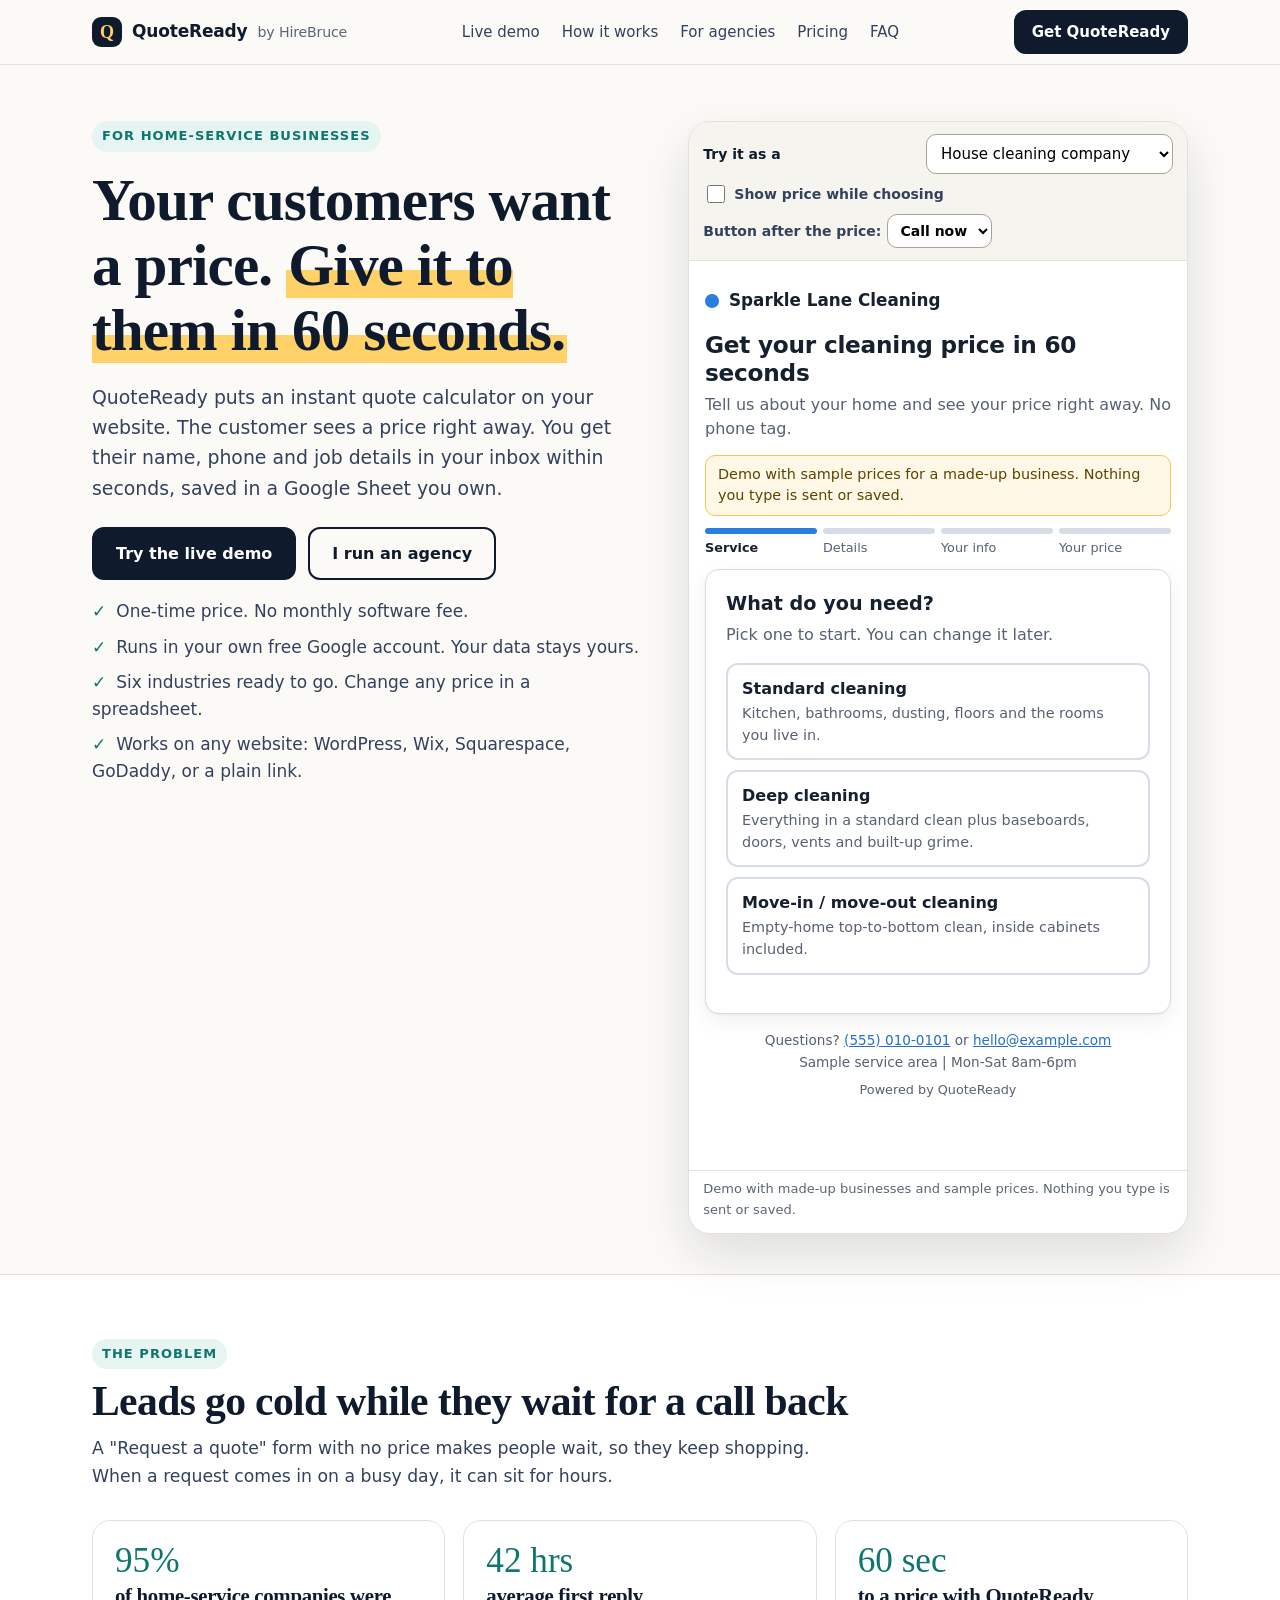
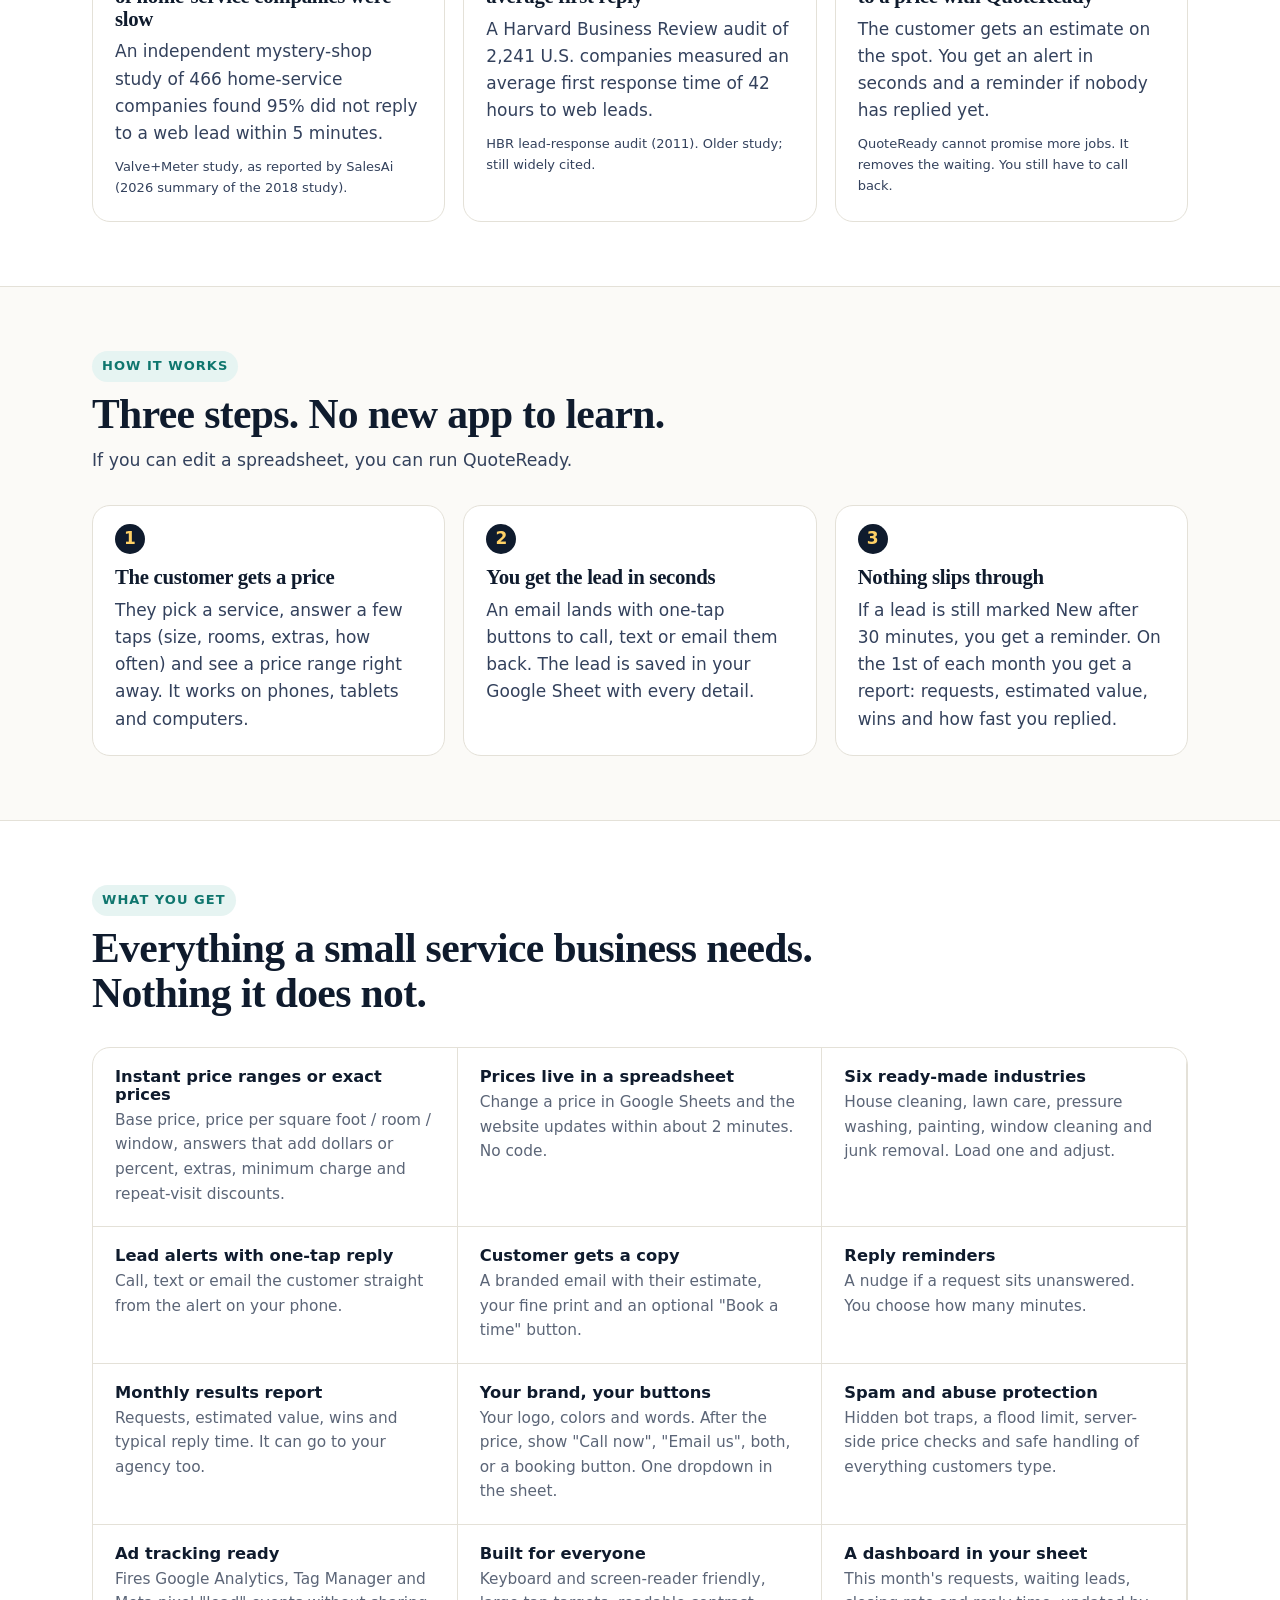
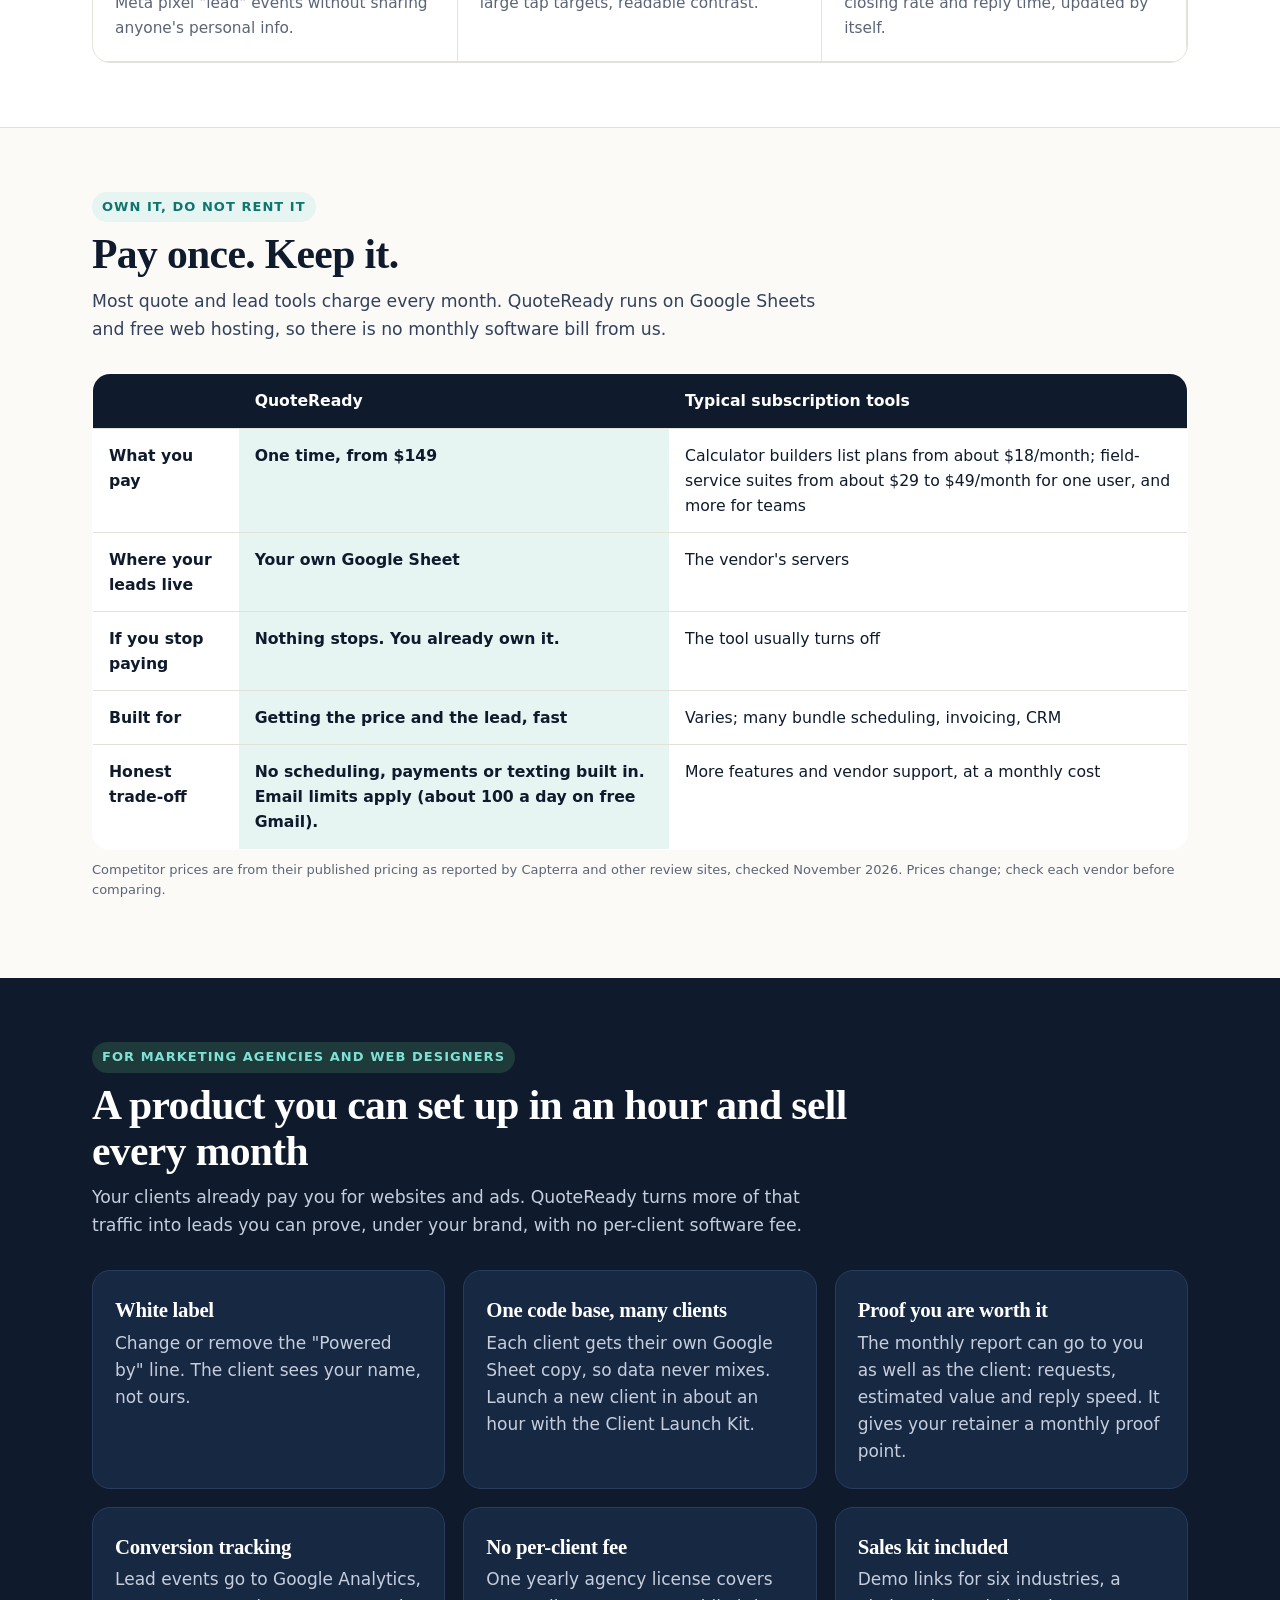
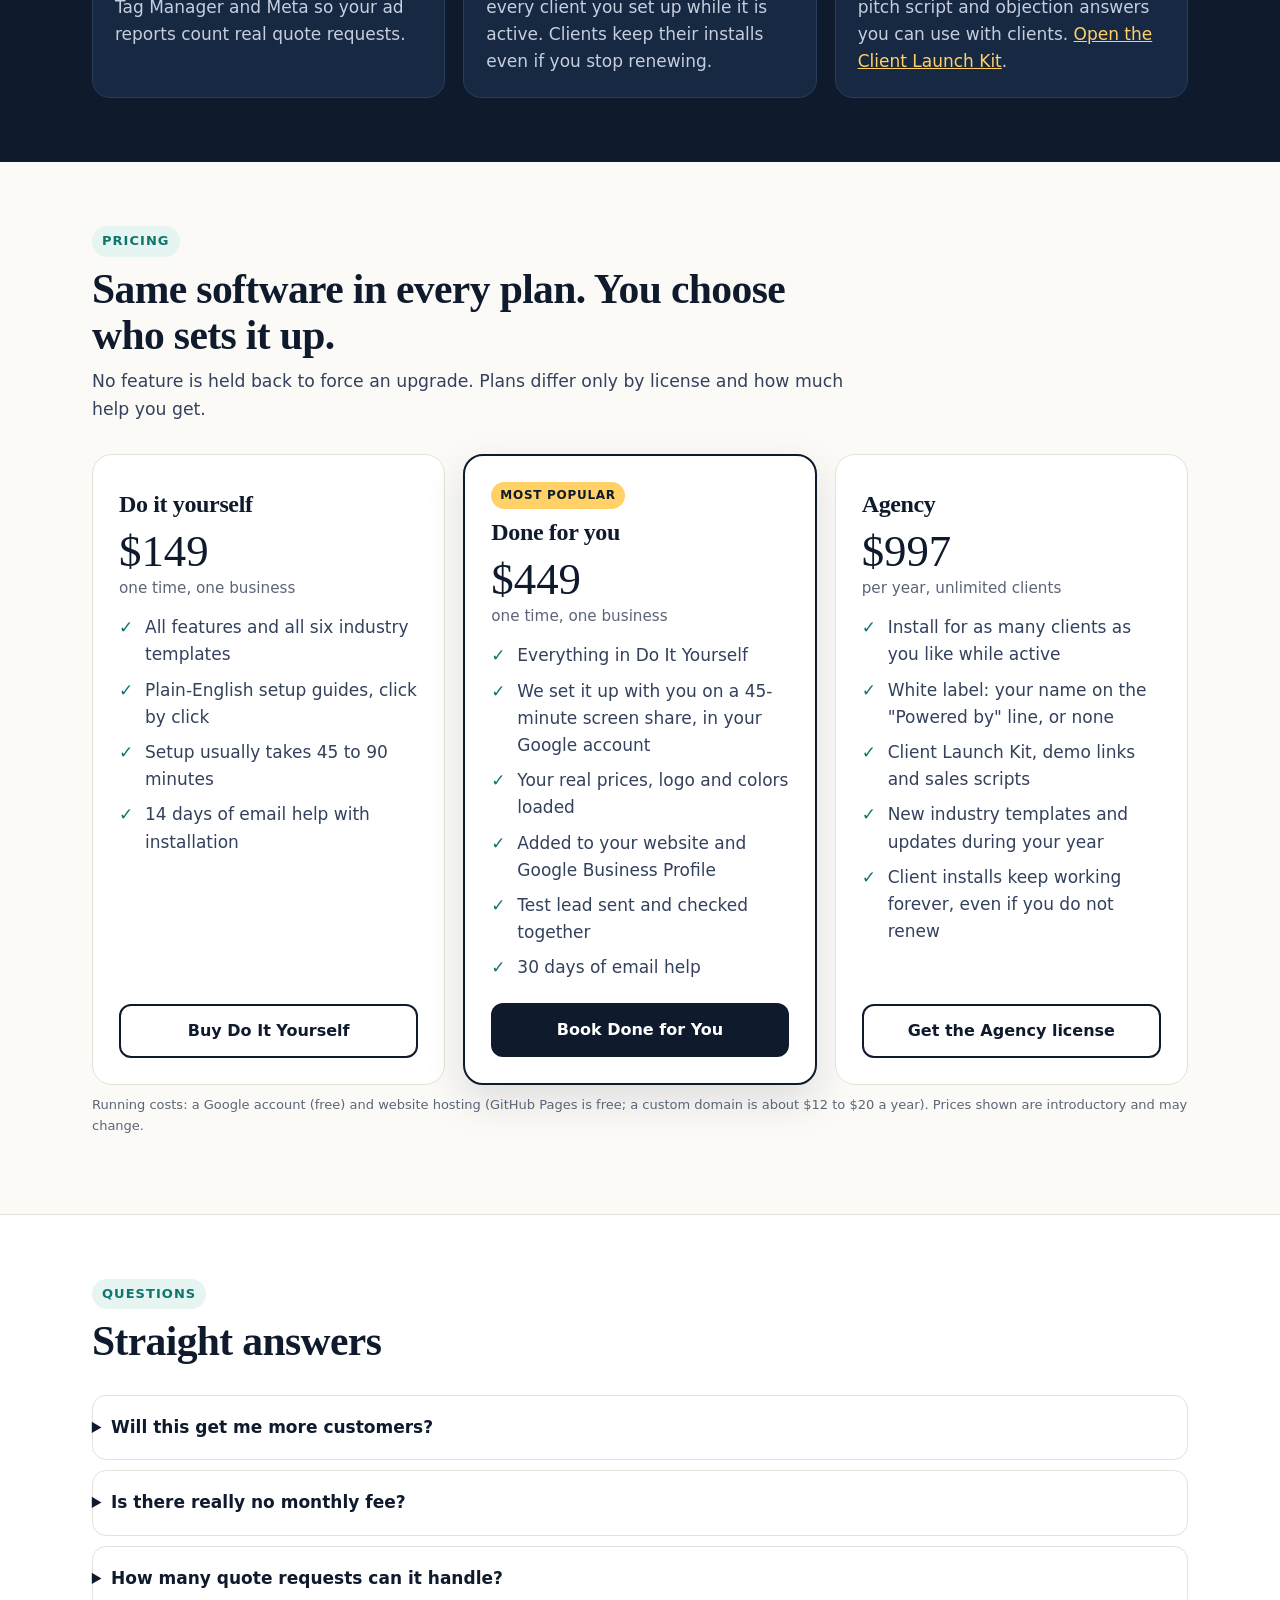
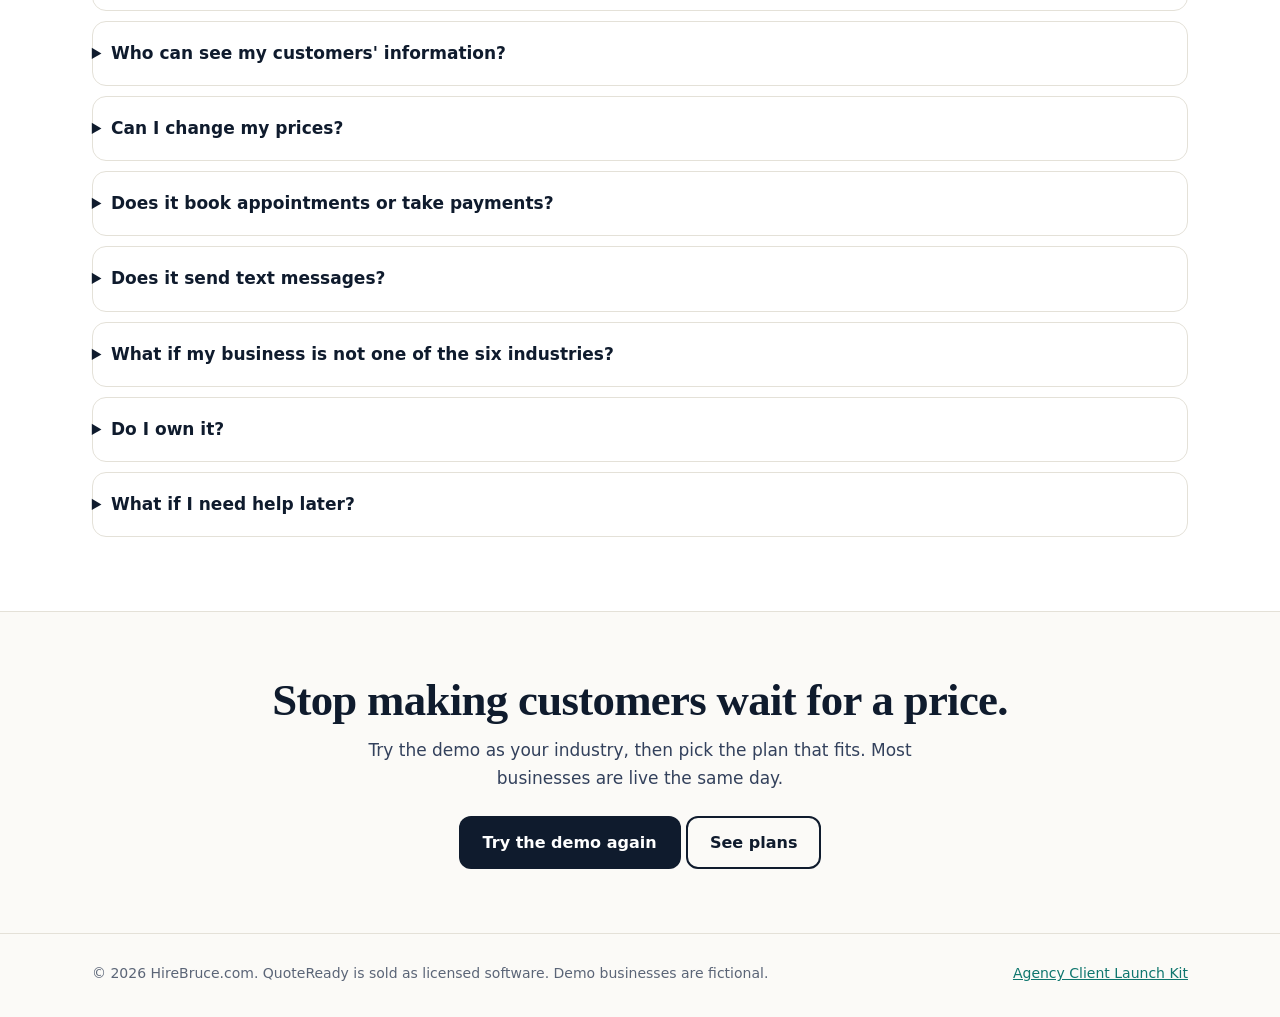
==== index.html @ 95b5a1b6 "QuoteReady website files: sales page, quote page, embed script, agency kit Co-Authored-By: Claude Op" ====
<!DOCTYPE html>
<html lang="en">
<head>
  <meta charset="utf-8">
  <meta name="viewport" content="width=device-width, initial-scale=1">
  <title>QuoteReady by HireBruce: instant quotes and lead alerts for service businesses</title>
  <meta name="description" content="Put an instant price calculator on any service business website. Every request lands in the owner's own Google Sheet and inbox in seconds. One-time price, no monthly fee.">
  <meta property="og:title" content="QuoteReady: show your price in 60 seconds, get the lead in seconds">
  <meta property="og:description" content="Instant quotes, lead alerts, reminders and monthly reports. Runs in the owner's own Google account. No monthly fee.">
  <meta property="og:type" content="website">
  <link rel="stylesheet" href="assets/site.css">
</head>
<body>
<a class="skip" href="#main">Skip to content</a>

<header class="nav">
  <div class="wrap">
    <a class="logo" href="#top" aria-label="QuoteReady by HireBruce, home"><span class="mark" aria-hidden="true">Q</span> QuoteReady <small>by HireBruce</small></a>
    <nav aria-label="Main">
      <ul>
        <li><a href="#demo">Live demo</a></li>
        <li><a href="#how">How it works</a></li>
        <li><a href="#agencies">For agencies</a></li>
        <li><a href="#pricing">Pricing</a></li>
        <li><a href="#faq">FAQ</a></li>
      </ul>
    </nav>
    <a class="btn dark small" href="#pricing">Get QuoteReady</a>
  </div>
</header>

<main id="main">
  <section class="hero" id="top">
    <div class="wrap">
      <div>
        <span class="eyebrow">For home-service businesses</span>
        <h1>Your customers want a price. <mark>Give it to them in 60 seconds.</mark></h1>
        <p class="lede">QuoteReady puts an instant quote calculator on your website. The customer sees a price right away. You get their name, phone and job details in your inbox within seconds, saved in a Google Sheet you own.</p>
        <div class="ctas">
          <a class="btn dark" href="#demo">Try the live demo</a>
          <a class="btn line" href="#agencies">I run an agency</a>
        </div>
        <ul class="ticks">
          <li>One-time price. No monthly software fee.</li>
          <li>Runs in your own free Google account. Your data stays yours.</li>
          <li>Six industries ready to go. Change any price in a spreadsheet.</li>
          <li>Works on any website: WordPress, Wix, Squarespace, GoDaddy, or a plain link.</li>
        </ul>
      </div>

      <div class="demo-card" id="demo">
        <div class="demo-top">
          <label for="industry">Try it as a</label>
          <select id="industry">
            <option value="house-cleaning">House cleaning company</option>
            <option value="lawn-care">Lawn care company</option>
            <option value="pressure-washing">Pressure washing company</option>
            <option value="interior-painting">Painting company</option>
            <option value="window-cleaning">Window cleaning company</option>
            <option value="junk-removal">Junk removal company</option>
          </select>
          <label class="demo-toggle"><input type="checkbox" id="liveToggle"> Show price while choosing</label>
          <label class="demo-toggle" for="contactMode">Button after the price:
            <select id="contactMode">
              <option value="call">Call now</option>
              <option value="email">Email us</option>
              <option value="both">Both</option>
              <option value="none">None</option>
            </select>
          </label>
        </div>
        <iframe id="demoFrame" src="quote/?demo=house-cleaning" title="QuoteReady live demo (sample business, nothing is sent)"></iframe>
        <p class="demo-caption">Demo with made-up businesses and sample prices. Nothing you type is sent or saved.</p>
      </div>
    </div>
  </section>

  <section class="alt" aria-labelledby="problem-h">
    <div class="wrap">
      <div class="section-head">
        <span class="eyebrow">The problem</span>
        <h2 id="problem-h">Leads go cold while they wait for a call back</h2>
        <p>A "Request a quote" form with no price makes people wait, so they keep shopping. When a request comes in on a busy day, it can sit for hours.</p>
      </div>
      <div class="grid3">
        <div class="card">
          <div class="num">95%</div>
          <h3>of home-service companies were slow</h3>
          <p>An independent mystery-shop study of 466 home-service companies found 95% did not reply to a web lead within 5 minutes.</p>
          <p class="source">Valve+Meter study, as reported by SalesAi (2026 summary of the 2018 study).</p>
        </div>
        <div class="card">
          <div class="num">42 hrs</div>
          <h3>average first reply</h3>
          <p>A Harvard Business Review audit of 2,241 U.S. companies measured an average first response time of 42 hours to web leads.</p>
          <p class="source">HBR lead-response audit (2011). Older study; still widely cited.</p>
        </div>
        <div class="card">
          <div class="num">60 sec</div>
          <h3>to a price with QuoteReady</h3>
          <p>The customer gets an estimate on the spot. You get an alert in seconds and a reminder if nobody has replied yet.</p>
          <p class="source">QuoteReady cannot promise more jobs. It removes the waiting. You still have to call back.</p>
        </div>
      </div>
    </div>
  </section>

  <section id="how" aria-labelledby="how-h">
    <div class="wrap">
      <div class="section-head">
        <span class="eyebrow">How it works</span>
        <h2 id="how-h">Three steps. No new app to learn.</h2>
        <p>If you can edit a spreadsheet, you can run QuoteReady.</p>
      </div>
      <div class="grid3 steps">
        <div class="card"><h3>The customer gets a price</h3><p>They pick a service, answer a few taps (size, rooms, extras, how often) and see a price range right away. It works on phones, tablets and computers.</p></div>
        <div class="card"><h3>You get the lead in seconds</h3><p>An email lands with one-tap buttons to call, text or email them back. The lead is saved in your Google Sheet with every detail.</p></div>
        <div class="card"><h3>Nothing slips through</h3><p>If a lead is still marked New after 30 minutes, you get a reminder. On the 1st of each month you get a report: requests, estimated value, wins and how fast you replied.</p></div>
      </div>
    </div>
  </section>

  <section class="alt" aria-labelledby="feat-h">
    <div class="wrap">
      <div class="section-head">
        <span class="eyebrow">What you get</span>
        <h2 id="feat-h">Everything a small service business needs. Nothing it does not.</h2>
      </div>
      <div class="features">
        <div><h3>Instant price ranges or exact prices</h3><p>Base price, price per square foot / room / window, answers that add dollars or percent, extras, minimum charge and repeat-visit discounts.</p></div>
        <div><h3>Prices live in a spreadsheet</h3><p>Change a price in Google Sheets and the website updates within about 2 minutes. No code.</p></div>
        <div><h3>Six ready-made industries</h3><p>House cleaning, lawn care, pressure washing, painting, window cleaning and junk removal. Load one and adjust.</p></div>
        <div><h3>Lead alerts with one-tap reply</h3><p>Call, text or email the customer straight from the alert on your phone.</p></div>
        <div><h3>Customer gets a copy</h3><p>A branded email with their estimate, your fine print and an optional "Book a time" button.</p></div>
        <div><h3>Reply reminders</h3><p>A nudge if a request sits unanswered. You choose how many minutes.</p></div>
        <div><h3>Monthly results report</h3><p>Requests, estimated value, wins and typical reply time. It can go to your agency too.</p></div>
        <div><h3>Your brand, your buttons</h3><p>Your logo, colors and words. After the price, show "Call now", "Email us", both, or a booking button. One dropdown in the sheet.</p></div>
        <div><h3>Spam and abuse protection</h3><p>Hidden bot traps, a flood limit, server-side price checks and safe handling of everything customers type.</p></div>
        <div><h3>Ad tracking ready</h3><p>Fires Google Analytics, Tag Manager and Meta pixel "lead" events without sharing anyone's personal info.</p></div>
        <div><h3>Built for everyone</h3><p>Keyboard and screen-reader friendly, large tap targets, readable contrast.</p></div>
        <div><h3>A dashboard in your sheet</h3><p>This month's requests, waiting leads, closing rate and reply time, updated by itself.</p></div>
      </div>
    </div>
  </section>

  <section aria-labelledby="own-h">
    <div class="wrap">
      <div class="section-head">
        <span class="eyebrow">Own it, do not rent it</span>
        <h2 id="own-h">Pay once. Keep it.</h2>
        <p>Most quote and lead tools charge every month. QuoteReady runs on Google Sheets and free web hosting, so there is no monthly software bill from us.</p>
      </div>
      <div class="table-scroll">
        <table class="compare">
          <caption class="sr">QuoteReady compared with monthly subscription tools</caption>
          <thead><tr><th scope="col"></th><th scope="col">QuoteReady</th><th scope="col">Typical subscription tools</th></tr></thead>
          <tbody>
            <tr><th scope="row">What you pay</th><td>One time, from $149</td><td>Calculator builders list plans from about $18/month; field-service suites from about $29 to $49/month for one user, and more for teams</td></tr>
            <tr><th scope="row">Where your leads live</th><td>Your own Google Sheet</td><td>The vendor's servers</td></tr>
            <tr><th scope="row">If you stop paying</th><td>Nothing stops. You already own it.</td><td>The tool usually turns off</td></tr>
            <tr><th scope="row">Built for</th><td>Getting the price and the lead, fast</td><td>Varies; many bundle scheduling, invoicing, CRM</td></tr>
            <tr><th scope="row">Honest trade-off</th><td>No scheduling, payments or texting built in. Email limits apply (about 100 a day on free Gmail).</td><td>More features and vendor support, at a monthly cost</td></tr>
          </tbody>
        </table>
      </div>
      <p class="source">Competitor prices are from their published pricing as reported by Capterra and other review sites, checked November 2026. Prices change; check each vendor before comparing.</p>
    </div>
  </section>

  <section class="agency" id="agencies" aria-labelledby="ag-h">
    <div class="wrap">
      <div class="section-head">
        <span class="eyebrow">For marketing agencies and web designers</span>
        <h2 id="ag-h">A product you can set up in an hour and sell every month</h2>
        <p>Your clients already pay you for websites and ads. QuoteReady turns more of that traffic into leads you can prove, under your brand, with no per-client software fee.</p>
      </div>
      <div class="grid3">
        <div class="card"><h3>White label</h3><p>Change or remove the "Powered by" line. The client sees your name, not ours.</p></div>
        <div class="card"><h3>One code base, many clients</h3><p>Each client gets their own Google Sheet copy, so data never mixes. Launch a new client in about an hour with the Client Launch Kit.</p></div>
        <div class="card"><h3>Proof you are worth it</h3><p>The monthly report can go to you as well as the client: requests, estimated value and reply speed. It gives your retainer a monthly proof point.</p></div>
        <div class="card"><h3>Conversion tracking</h3><p>Lead events go to Google Analytics, Tag Manager and Meta so your ad reports count real quote requests.</p></div>
        <div class="card"><h3>No per-client fee</h3><p>One yearly agency license covers every client you set up while it is active. Clients keep their installs even if you stop renewing.</p></div>
        <div class="card"><h3>Sales kit included</h3><p>Demo links for six industries, a pitch script and objection answers you can use with clients. <a href="agency/">Open the Client Launch Kit</a>.</p></div>
      </div>
    </div>
  </section>

  <section id="pricing" aria-labelledby="price-h">
    <div class="wrap">
      <div class="section-head">
        <span class="eyebrow">Pricing</span>
        <h2 id="price-h">Same software in every plan. You choose who sets it up.</h2>
        <p>No feature is held back to force an upgrade. Plans differ only by license and how much help you get.</p>
      </div>
      <div class="prices">
        <div class="price-card">
          <h3>Do it yourself</h3>
          <div class="amount">$149</div>
          <div class="per">one time, one business</div>
          <ul>
            <li>All features and all six industry templates</li>
            <li>Plain-English setup guides, click by click</li>
            <li>Setup usually takes 45 to 90 minutes</li>
            <li>14 days of email help with installation</li>
          </ul>
          <a class="btn line" href="mailto:hello@hirebruce.com?subject=QuoteReady%20Do%20It%20Yourself">Buy Do It Yourself</a>
        </div>
        <div class="price-card featured">
          <span class="tag">Most popular</span>
          <h3>Done for you</h3>
          <div class="amount">$449</div>
          <div class="per">one time, one business</div>
          <ul>
            <li>Everything in Do It Yourself</li>
            <li>We set it up with you on a 45-minute screen share, in your Google account</li>
            <li>Your real prices, logo and colors loaded</li>
            <li>Added to your website and Google Business Profile</li>
            <li>Test lead sent and checked together</li>
            <li>30 days of email help</li>
          </ul>
          <a class="btn dark" href="mailto:hello@hirebruce.com?subject=QuoteReady%20Done%20For%20You">Book Done for You</a>
        </div>
        <div class="price-card">
          <h3>Agency</h3>
          <div class="amount">$997</div>
          <div class="per">per year, unlimited clients</div>
          <ul>
            <li>Install for as many clients as you like while active</li>
            <li>White label: your name on the "Powered by" line, or none</li>
            <li>Client Launch Kit, demo links and sales scripts</li>
            <li>New industry templates and updates during your year</li>
            <li>Client installs keep working forever, even if you do not renew</li>
          </ul>
          <a class="btn line" href="mailto:hello@hirebruce.com?subject=QuoteReady%20Agency%20License">Get the Agency license</a>
        </div>
      </div>
      <p class="source">Running costs: a Google account (free) and website hosting (GitHub Pages is free; a custom domain is about $12 to $20 a year). Prices shown are introductory and may change.</p>
    </div>
  </section>

  <section class="alt faq" id="faq" aria-labelledby="faq-h">
    <div class="wrap">
      <div class="section-head"><span class="eyebrow">Questions</span><h2 id="faq-h">Straight answers</h2></div>
      <details><summary>Will this get me more customers?</summary><p>We cannot promise that, and you should be careful of anyone who does. QuoteReady removes two common leaks: customers who leave because they cannot see a price, and requests that sit unanswered. Whether you win the job still depends on your price, your reviews and how fast you call back.</p></details>
      <details><summary>Is there really no monthly fee?</summary><p>No monthly fee from us. It runs on Google Sheets and Google Apps Script in your own Google account, which is free for normal small-business volume, and on free GitHub Pages hosting. You only pay for a custom domain if you want one.</p></details>
      <details><summary>How many quote requests can it handle?</summary><p>Plenty for most small businesses. The real limit is email: a free Gmail account can send to about 100 recipients a day through Apps Script (a paid Google Workspace account about 1,500). Each request uses 2 (your alert and the customer's copy). If you hit the limit, the lead is still saved in your sheet; only the email waits.</p></details>
      <details><summary>Who can see my customers' information?</summary><p>Only people you share your Google Sheet with. The website never receives your lead list or your private settings. Never "publish to the web" or share the Leads tab publicly.</p></details>
      <details><summary>Can I change my prices?</summary><p>Yes. Edit the Services, Options and Extras tabs. The website picks up the change within about 2 minutes.</p></details>
      <details><summary>Does it book appointments or take payments?</summary><p>Not by itself. You can add your existing booking link (Calendly, Google Calendar booking pages, Square and others) and a "Book a time" button appears after the price. That keeps QuoteReady simple and cheap.</p></details>
      <details><summary>Does it send text messages?</summary><p>No. Business texting in the U.S. requires carrier registration and paid services. Alerts come by email, which shows up instantly on your phone. The lead email has a one-tap "Text" button so you can text the customer from your own phone.</p></details>
      <details><summary>What if my business is not one of the six industries?</summary><p>Start from the closest one and rename the services and questions. Any business that prices by size, count, or a few choices can use it: carpet cleaning, gutter cleaning, pet grooming, mobile detailing, moving help, photography packages and more.</p></details>
      <details><summary>Do I own it?</summary><p>You own your copy, your data and your domain. The software is licensed to you for your business (agencies: for your clients). You can change it however you like for your own use. You cannot resell the code itself as a competing product.</p></details>
      <details><summary>What if I need help later?</summary><p>Your plan includes email help with installation. After that, the guides and a troubleshooting checklist cover the common problems, and paid help is available.</p></details>
    </div>
  </section>

  <section class="final">
    <div class="wrap">
      <h2>Stop making customers wait for a price.</h2>
      <p>Try the demo as your industry, then pick the plan that fits. Most businesses are live the same day.</p>
      <a class="btn dark" href="#demo">Try the demo again</a>
      <a class="btn line" href="#pricing">See plans</a>
    </div>
  </section>
</main>

<footer class="site">
  <div class="wrap">
    <span>&copy; <span id="yr">2026</span> HireBruce.com. QuoteReady is sold as licensed software. Demo businesses are fictional.</span>
    <span><a href="agency/">Agency Client Launch Kit</a></span>
  </div>
</footer>
<script src="assets/site.js"></script>
</body>
</html>
---- assets/site.css ----
:root {
  --ink: #0f1b2d;
  --ink-2: #33415c;
  --muted: #5b6577;
  --paper: #fbfaf7;
  --card: #ffffff;
  --line: #e4e1d8;
  --teal: #0f766e;
  --teal-soft: #e6f4f2;
  --sun: #ffd166;
  --radius: 18px;
  --serif: "Iowan Old Style", "Palatino Linotype", Palatino, Georgia, ui-serif, serif;
  --sans: system-ui, -apple-system, "Segoe UI", Roboto, "Helvetica Neue", Arial, sans-serif;
}
* { box-sizing: border-box; }
html { scroll-behavior: smooth; }
@media (prefers-reduced-motion: reduce) { html { scroll-behavior: auto; } }
body { margin: 0; background: var(--paper); color: var(--ink); font-family: var(--sans); font-size: 17px; line-height: 1.6; }
a { color: var(--teal); }
.skip { position: absolute; left: -9999px; }
.skip:focus { left: 12px; top: 12px; background: var(--ink); color: #fff; padding: 8px 12px; z-index: 100; }
:focus-visible { outline: 3px solid #b45309; outline-offset: 3px; }
.wrap { max-width: 1140px; margin: 0 auto; padding: 0 22px; }
.sr { position: absolute; width: 1px; height: 1px; overflow: hidden; clip: rect(0 0 0 0); }

/* Nav */
.nav { position: sticky; top: 0; z-index: 20; background: rgba(251, 250, 247, .92); backdrop-filter: blur(8px); border-bottom: 1px solid var(--line); }
.nav .wrap { display: flex; align-items: center; justify-content: space-between; gap: 16px; height: 64px; }
.logo { display: flex; align-items: center; gap: 10px; font-weight: 800; color: var(--ink); text-decoration: none; letter-spacing: -0.01em; }
.logo .mark { width: 30px; height: 30px; border-radius: 9px; background: var(--ink); display: grid; place-items: center; color: var(--sun); font-family: var(--serif); font-size: 18px; }
.logo small { font-weight: 500; color: var(--muted); }
.nav ul { display: flex; gap: 22px; list-style: none; margin: 0; padding: 0; }
.nav ul a { color: var(--ink-2); text-decoration: none; font-size: 15px; }
.nav ul a:hover { color: var(--ink); text-decoration: underline; }
@media (max-width: 860px) { .nav ul { display: none; } }

/* Buttons */
.btn { display: inline-flex; align-items: center; justify-content: center; gap: 8px; min-height: 48px; padding: 12px 22px; border-radius: 12px; font-weight: 700; text-decoration: none; border: 2px solid transparent; font-size: 16px; cursor: pointer; }
.btn.dark { background: var(--ink); color: #fff; }
.btn.dark:hover { background: #1d2e49; }
.btn.line { border-color: var(--ink); color: var(--ink); background: transparent; }
.btn.line:hover { background: #fff; }
.btn.small { min-height: 40px; padding: 8px 16px; font-size: 15px; }

/* Hero */
.hero { padding: 56px 0 40px; }
.hero .wrap { display: grid; grid-template-columns: 1.05fr .95fr; gap: 44px; align-items: start; }
@media (max-width: 960px) { .hero .wrap { grid-template-columns: 1fr; } }
.eyebrow { display: inline-block; font-size: 13px; letter-spacing: .08em; text-transform: uppercase; font-weight: 700; color: var(--teal); background: var(--teal-soft); padding: 5px 10px; border-radius: 99px; }
h1, h2, h3 { font-family: var(--serif); letter-spacing: -0.015em; line-height: 1.1; }
.hero h1 { font-size: clamp(2.3rem, 5.2vw, 3.7rem); margin: 16px 0 16px; }
.hero h1 mark { background: linear-gradient(transparent 58%, var(--sun) 58%); color: inherit; padding: 0 2px; }
.hero p.lede { font-size: 1.18rem; color: var(--ink-2); max-width: 34em; }
.hero .ctas { display: flex; gap: 12px; flex-wrap: wrap; margin: 24px 0 18px; }
.ticks { list-style: none; padding: 0; margin: 18px 0 0; display: grid; gap: 8px; color: var(--ink-2); }
.ticks li::before { content: "\2713"; color: var(--teal); font-weight: 800; margin-right: 10px; }

.demo-card { background: var(--card); border: 1px solid var(--line); border-radius: 22px; box-shadow: 0 20px 50px rgba(15, 27, 45, .12); overflow: hidden; }
.demo-top { display: flex; align-items: center; justify-content: space-between; gap: 8px; padding: 12px 14px; border-bottom: 1px solid var(--line); background: #f6f4ee; flex-wrap: wrap; }
.demo-top label { font-size: 14px; font-weight: 700; }
.demo-top select { font: inherit; font-size: 15px; padding: 7px 10px; border-radius: 10px; border: 1.5px solid #a9a395; background: #fff; min-height: 40px; }
.demo-toggle { display: flex; align-items: center; gap: 6px; font-size: 14px; color: var(--ink-2); }
.demo-toggle input { width: 18px; height: 18px; accent-color: var(--teal); }
.demo-toggle select { min-height: 34px; padding: 4px 8px; font-size: 14px; }
.demo-card iframe { display: block; width: 100%; height: 760px; border: 0; }
.demo-caption { font-size: 13px; color: var(--muted); padding: 8px 14px 12px; margin: 0; border-top: 1px solid var(--line); }

/* Sections */
section { padding: 64px 0; }
section.alt { background: #fff; border-top: 1px solid var(--line); border-bottom: 1px solid var(--line); }
.section-head { max-width: 760px; margin-bottom: 30px; }
.section-head h2 { font-size: clamp(1.9rem, 3.6vw, 2.6rem); margin: 10px 0 10px; }
.section-head p { color: var(--ink-2); font-size: 1.08rem; margin: 0; }

.grid3 { display: grid; grid-template-columns: repeat(3, 1fr); gap: 18px; }
.grid2 { display: grid; grid-template-columns: repeat(2, 1fr); gap: 18px; }
@media (max-width: 860px) { .grid3, .grid2 { grid-template-columns: 1fr; } }
.card { background: var(--card); border: 1px solid var(--line); border-radius: var(--radius); padding: 22px; }
.card h3 { font-size: 1.3rem; margin: 6px 0 8px; }
.card p { margin: 0; color: var(--ink-2); }
.num { font-family: var(--serif); font-size: 2.2rem; color: var(--teal); line-height: 1; }
.source { font-size: 13px; color: var(--muted); margin-top: 10px !important; }

.steps { counter-reset: s; }
.steps .card { position: relative; padding-top: 54px; }
.steps .card::before { counter-increment: s; content: counter(s); position: absolute; top: 18px; left: 22px; width: 30px; height: 30px; border-radius: 50%; background: var(--ink); color: var(--sun); display: grid; place-items: center; font-weight: 800; }

.features { display: grid; grid-template-columns: repeat(3, 1fr); gap: 0; border: 1px solid var(--line); border-radius: var(--radius); overflow: hidden; background: #fff; }
.features div { padding: 20px 22px; border-right: 1px solid var(--line); border-bottom: 1px solid var(--line); }
.features h3 { font-family: var(--sans); font-size: 1.02rem; margin: 0 0 4px; letter-spacing: 0; }
.features p { margin: 0; color: var(--muted); font-size: .96rem; }
@media (max-width: 860px) { .features { grid-template-columns: 1fr; } .features div { border-right: 0; } }

table.compare { width: 100%; border-collapse: collapse; background: #fff; border: 1px solid var(--line); border-radius: var(--radius); overflow: hidden; font-size: .98rem; }
table.compare th, table.compare td { text-align: left; padding: 14px 16px; border-bottom: 1px solid var(--line); vertical-align: top; }
table.compare thead th { background: var(--ink); color: #fff; font-weight: 700; }
table.compare td:nth-child(2) { background: var(--teal-soft); font-weight: 600; }
.table-scroll { overflow-x: auto; }

.agency { background: var(--ink); color: #e9edf5; }
.agency .section-head h2, .agency h3 { color: #fff; }
.agency .section-head p, .agency .card p { color: #c6cedd; }
.agency .card { background: #172843; border-color: #2a3c5c; }
.agency .eyebrow { background: #1f3a3a; color: #7fe0d4; }
.agency a { color: var(--sun); }

/* Pricing */
.prices { display: grid; grid-template-columns: repeat(3, 1fr); gap: 18px; align-items: stretch; }
@media (max-width: 960px) { .prices { grid-template-columns: 1fr; } }
.price-card { background: #fff; border: 1px solid var(--line); border-radius: 20px; padding: 26px; display: flex; flex-direction: column; }
.price-card.featured { border: 2px solid var(--ink); box-shadow: 0 16px 40px rgba(15, 27, 45, .12); }
.price-card .tag { align-self: flex-start; font-size: 12px; font-weight: 800; letter-spacing: .06em; text-transform: uppercase; background: var(--sun); padding: 4px 9px; border-radius: 99px; }
.price-card h3 { font-size: 1.5rem; margin: 10px 0 4px; }
.price-card .amount { font-family: var(--serif); font-size: 2.8rem; line-height: 1; margin: 8px 0 2px; }
.price-card .per { color: var(--muted); font-size: .95rem; margin-bottom: 14px; }
.price-card ul { list-style: none; padding: 0; margin: 0 0 22px; display: grid; gap: 8px; flex: 1; align-content: start; }
.price-card li { padding-left: 26px; position: relative; color: var(--ink-2); }
.price-card li::before { content: "\2713"; position: absolute; left: 0; color: var(--teal); font-weight: 800; }

/* FAQ */
.faq details { background: #fff; border: 1px solid var(--line); border-radius: 14px; padding: 4px 18px; margin-bottom: 10px; }
.faq summary { cursor: pointer; font-weight: 700; padding: 14px 0; list-style-position: outside; }
.faq details p { margin: 0 0 16px; color: var(--ink-2); }

.final { text-align: center; }
.final h2 { font-size: clamp(2rem, 4vw, 2.8rem); margin: 0 0 12px; }
.final p { color: var(--ink-2); max-width: 640px; margin: 0 auto 24px; }

footer.site { border-top: 1px solid var(--line); padding: 28px 0 40px; color: var(--muted); font-size: 14px; }
footer.site .wrap { display: flex; justify-content: space-between; gap: 18px; flex-wrap: wrap; }

.demo-card.flash { animation: flash 1.2s ease-out; }
@keyframes flash { 0% { box-shadow: 0 0 0 0 rgba(255, 209, 102, .95), 0 20px 50px rgba(15, 27, 45, .12); } 100% { box-shadow: 0 0 0 18px rgba(255, 209, 102, 0), 0 20px 50px rgba(15, 27, 45, .12); } }
.demo-fallback { margin: 0; padding: 12px 14px; background: #fff8e6; border-bottom: 1px solid var(--line); font-size: 15px; display: flex; gap: 10px; align-items: center; flex-wrap: wrap; }
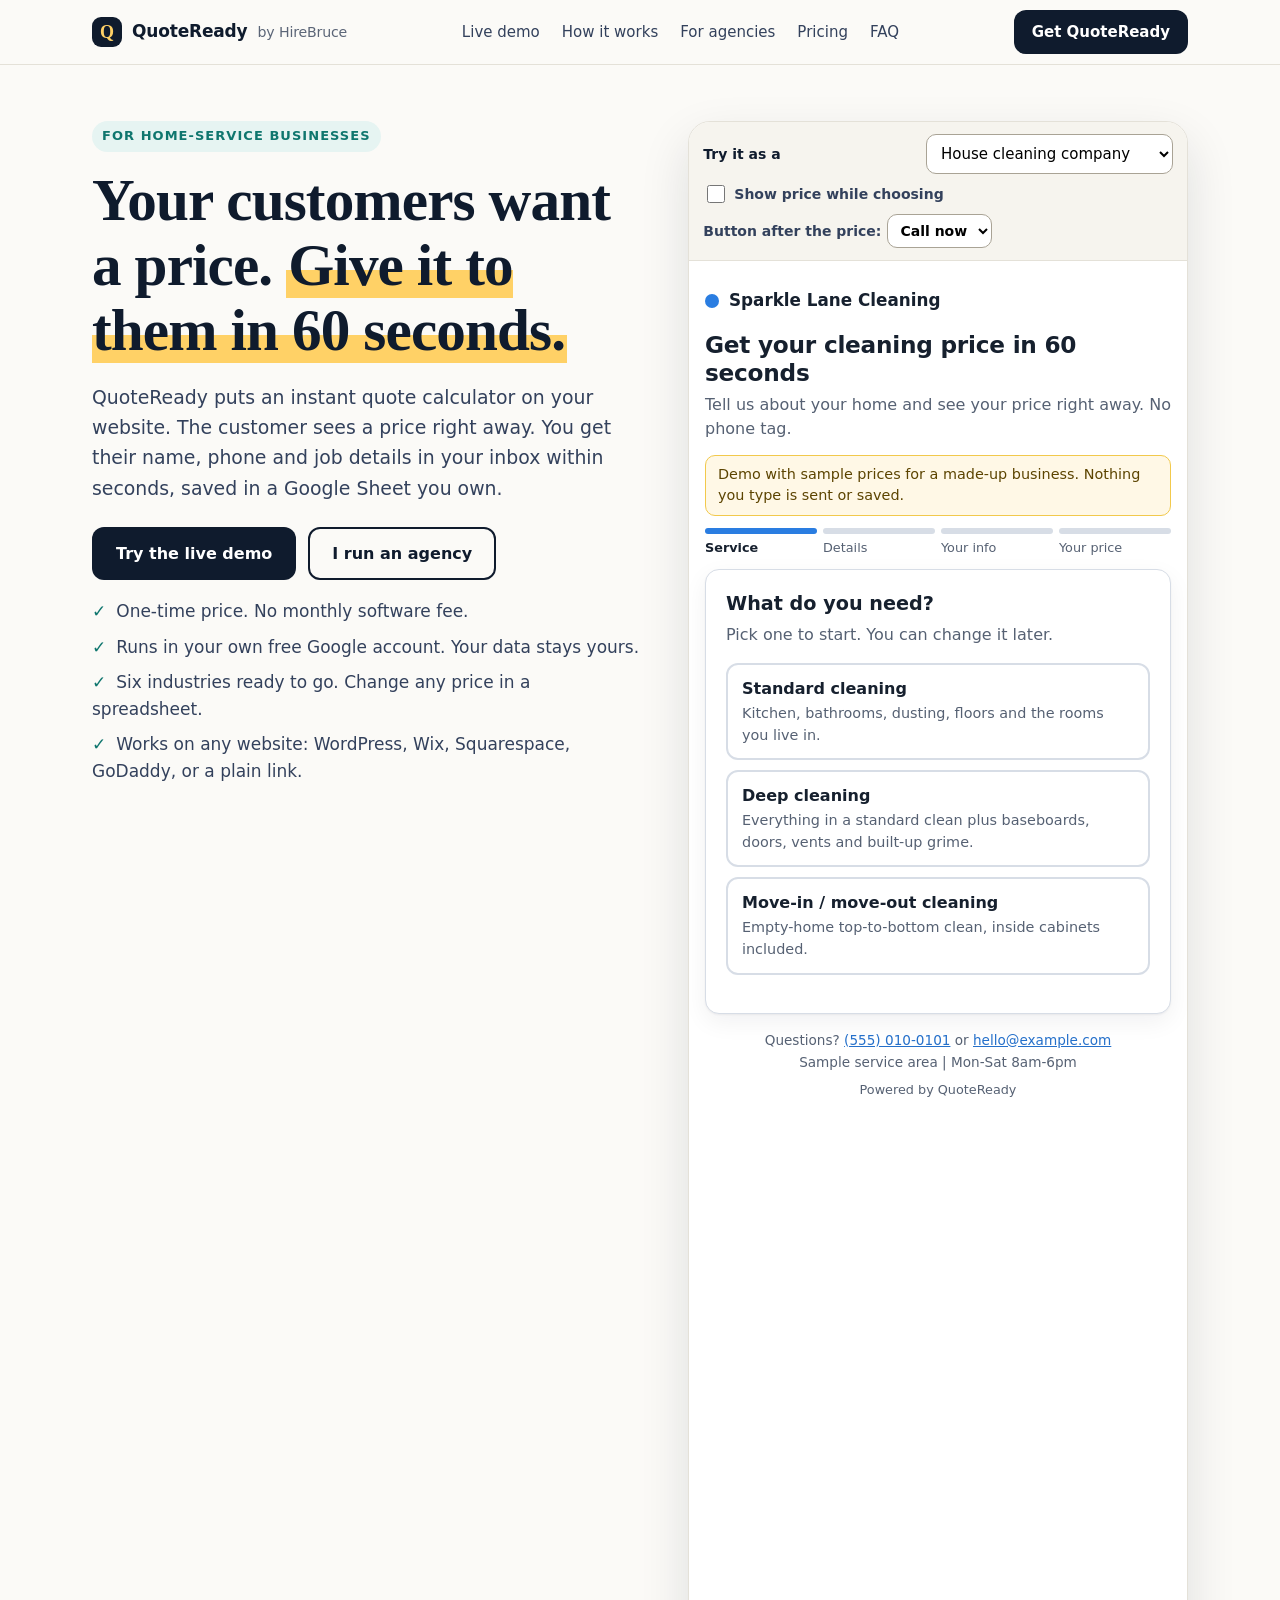
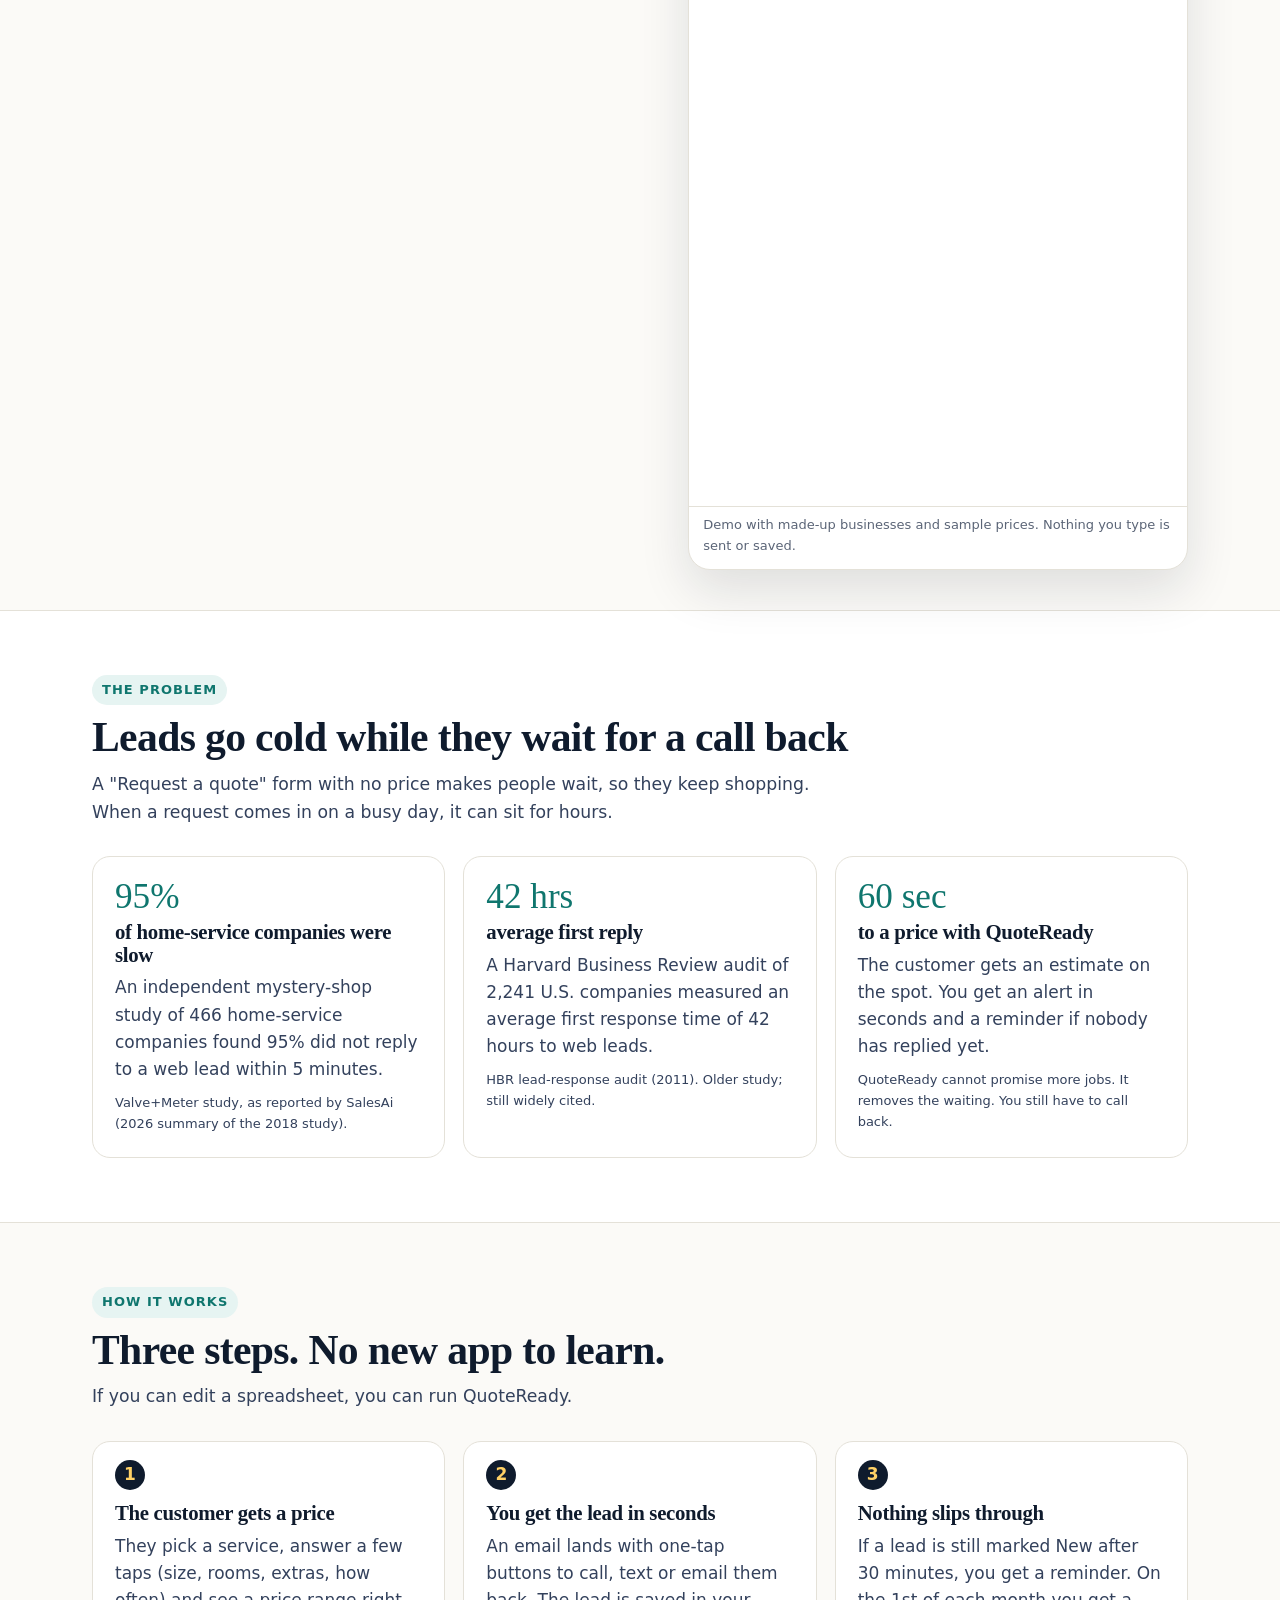
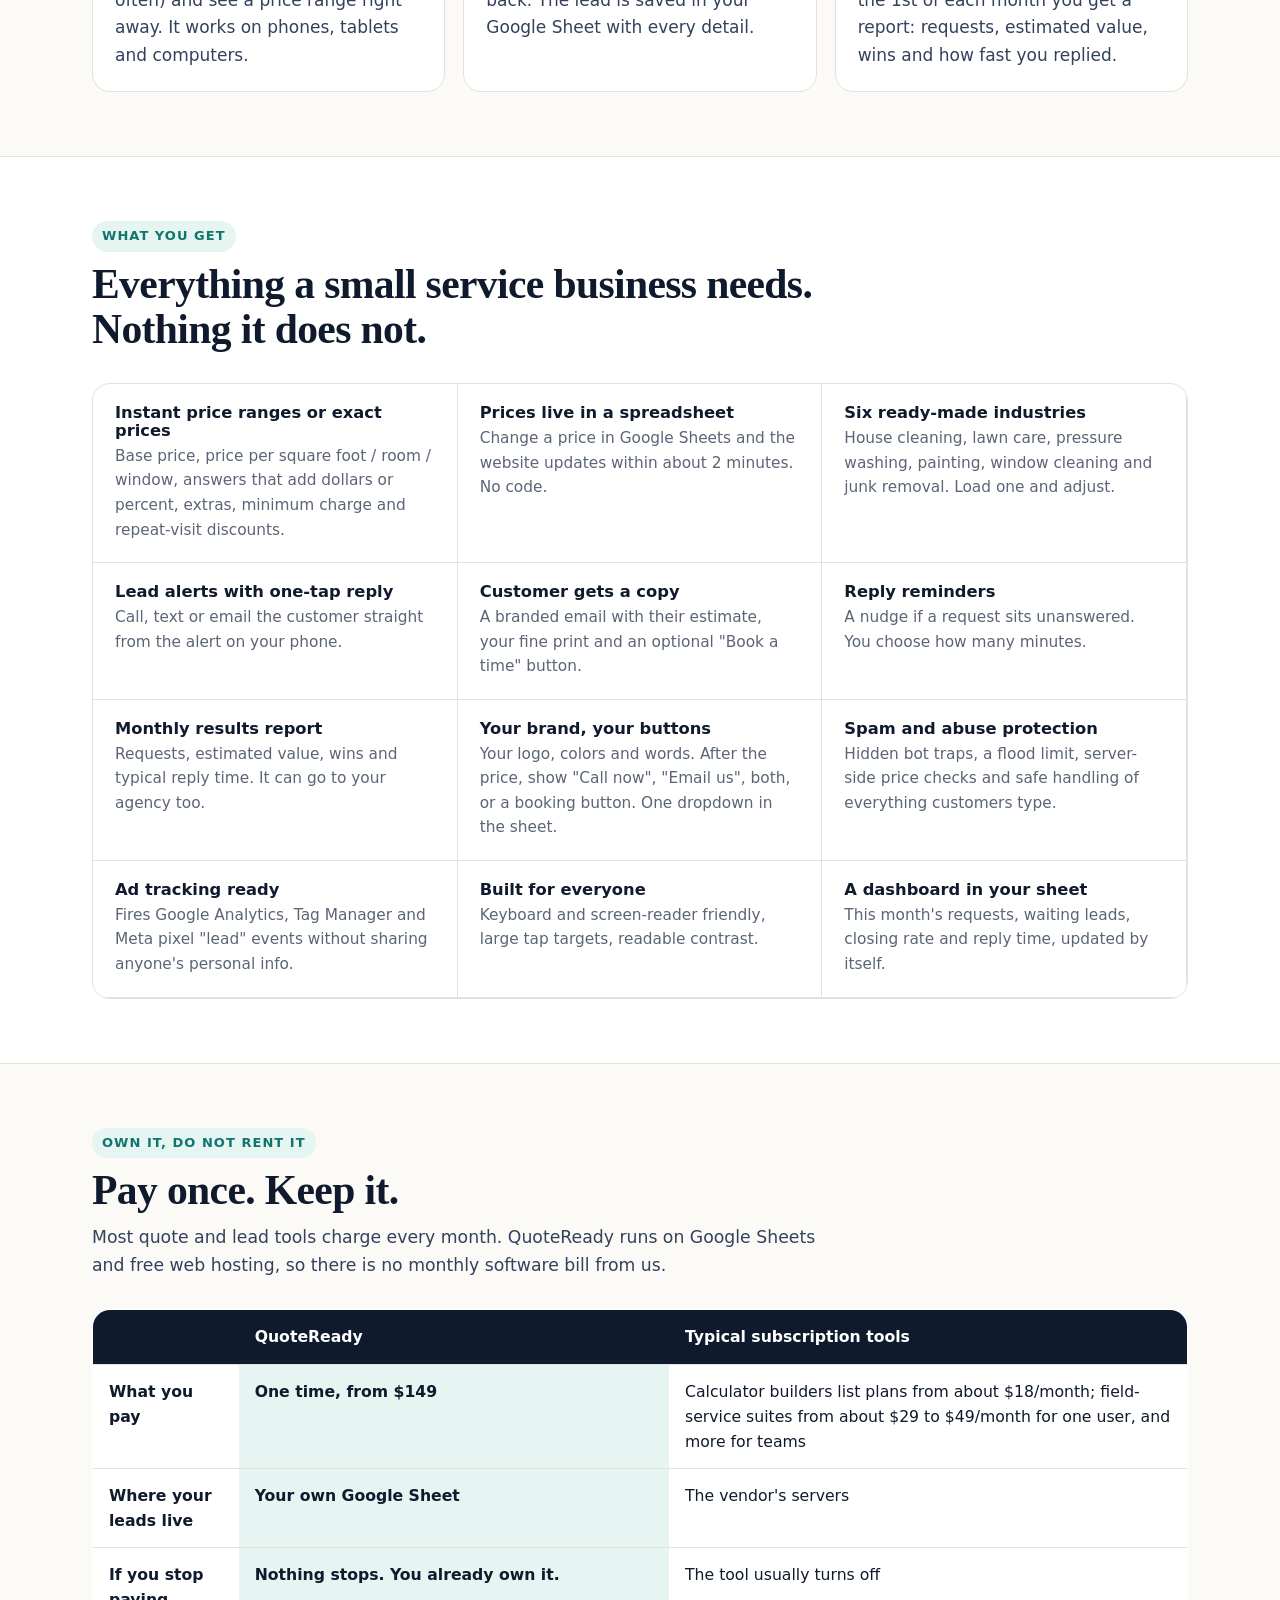
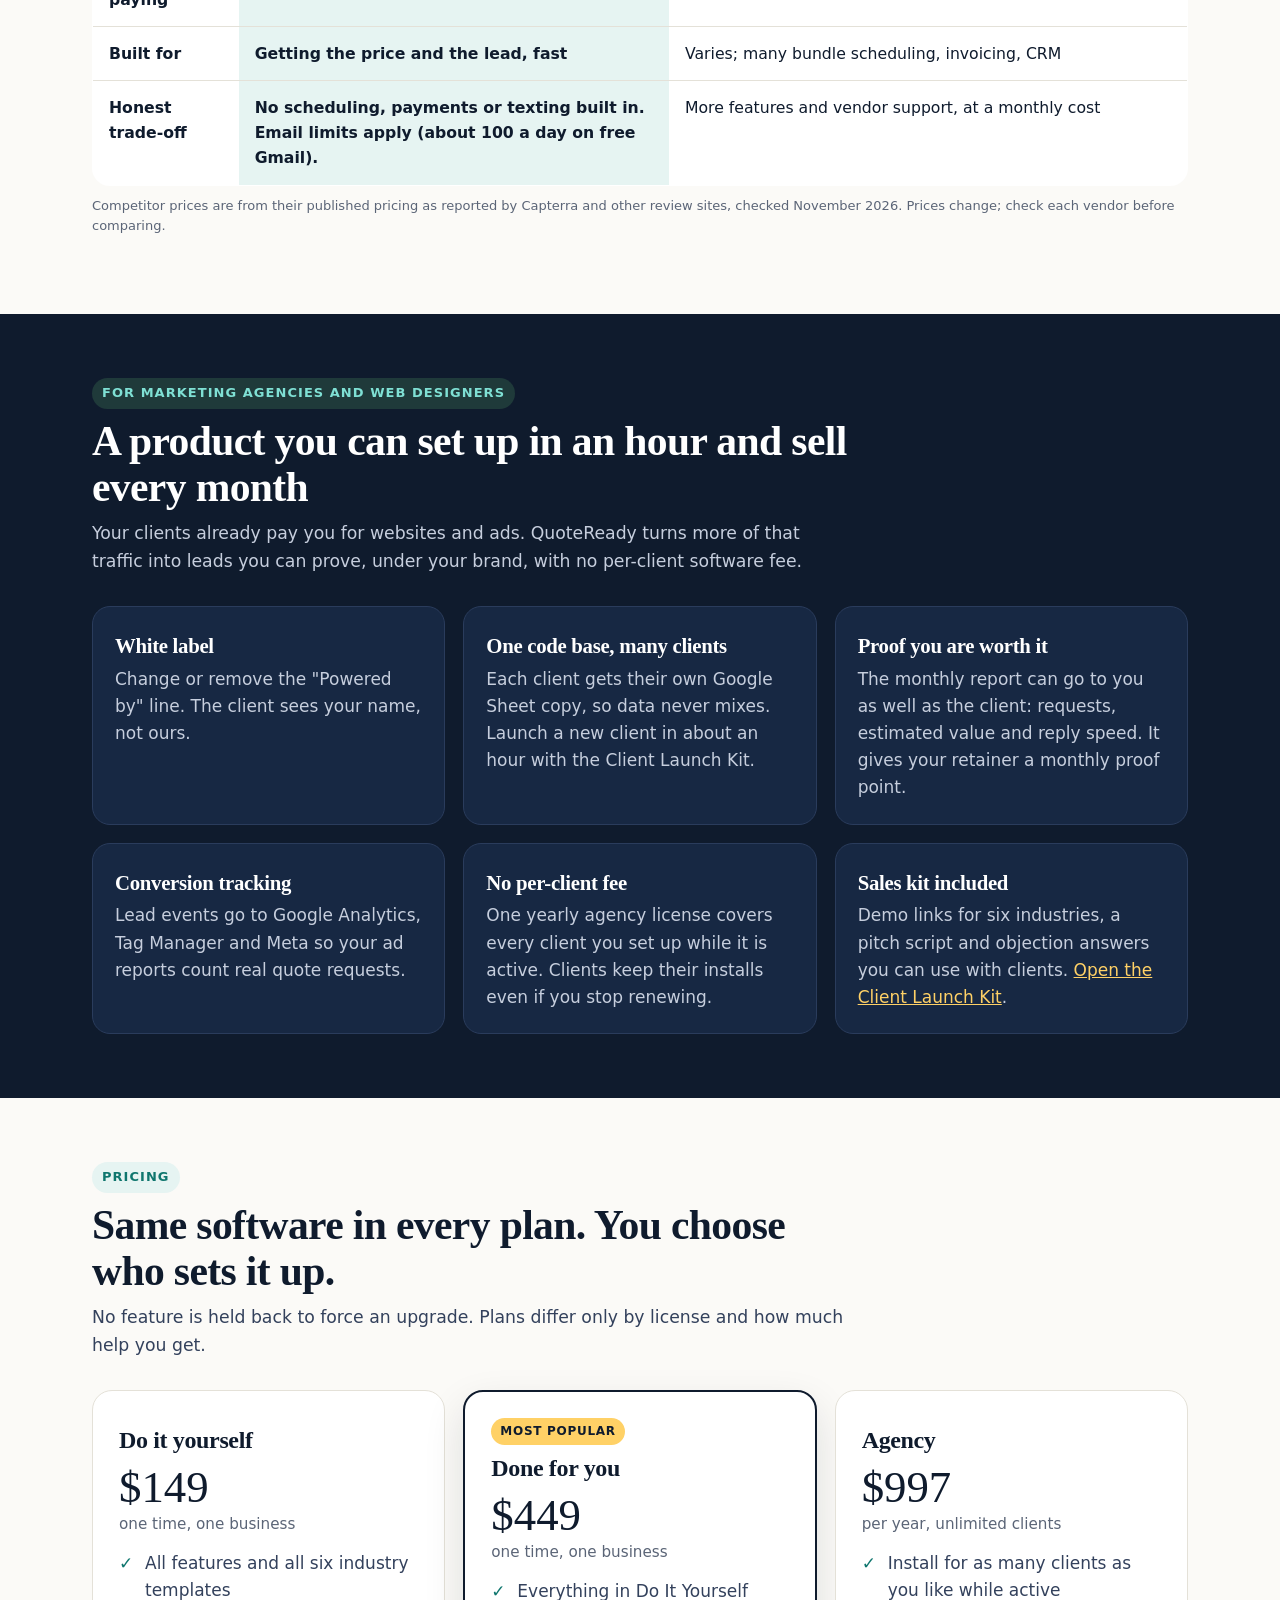
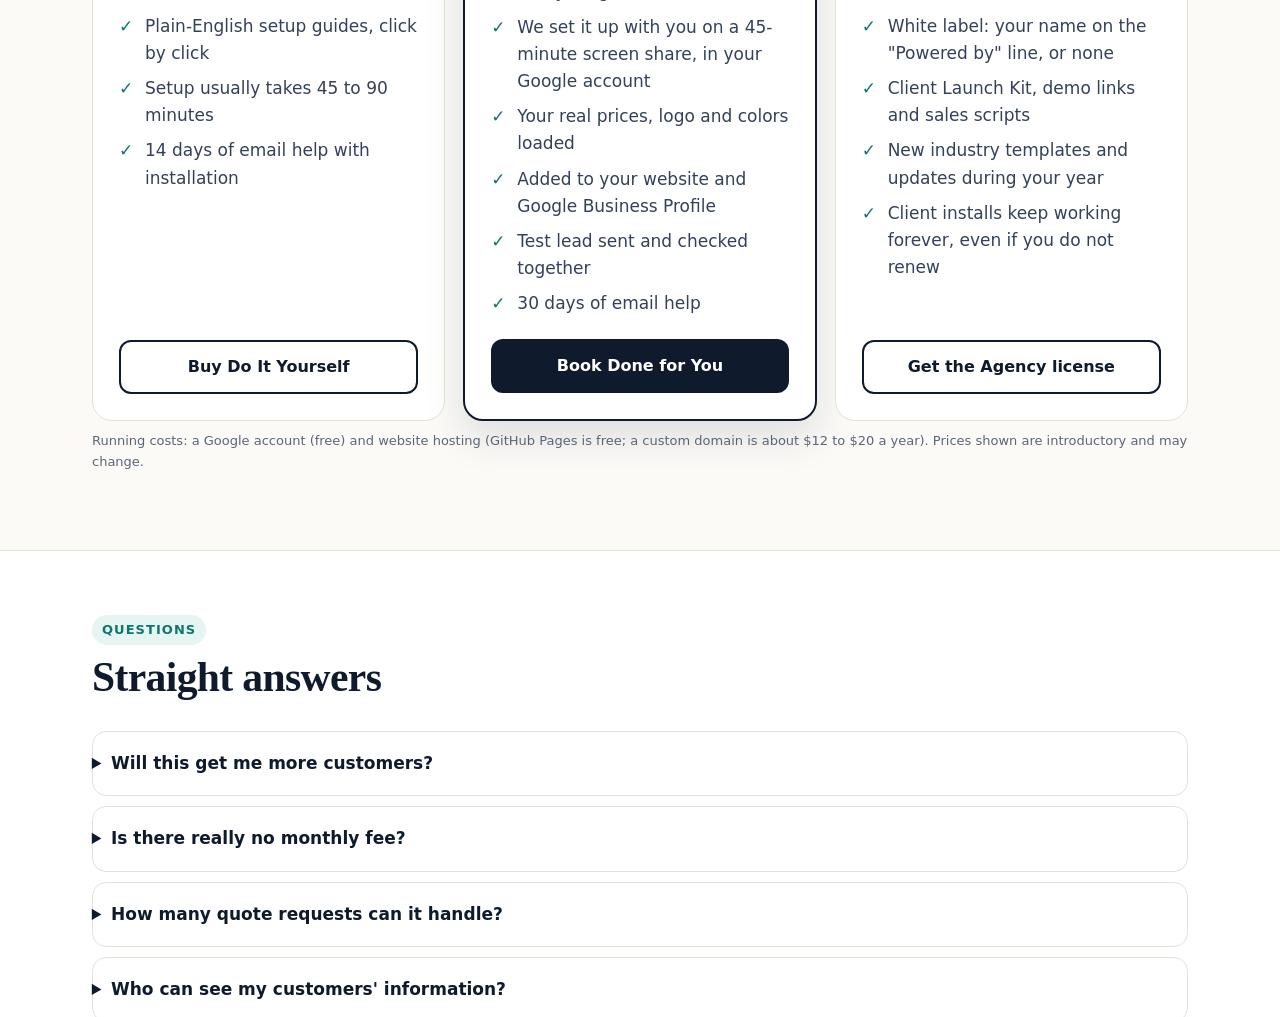
==== commit f4eb42e9: "Sales page contact email: stradman100@gmail.com Co-Authored-By: Claude Opus 5.5 <noreply@anthropic.c" ====
--- a/index.html
+++ b/index.html
@@ -203,7 +203,7 @@
             <li>Setup usually takes 45 to 90 minutes</li>
             <li>14 days of email help with installation</li>
           </ul>
-          <a class="btn line" href="mailto:hello@hirebruce.com?subject=QuoteReady%20Do%20It%20Yourself">Buy Do It Yourself</a>
+          <a class="btn line" href="mailto:stradman100@gmail.com?subject=QuoteReady%20Do%20It%20Yourself">Buy Do It Yourself</a>
         </div>
         <div class="price-card featured">
           <span class="tag">Most popular</span>
@@ -218,7 +218,7 @@
             <li>Test lead sent and checked together</li>
             <li>30 days of email help</li>
           </ul>
-          <a class="btn dark" href="mailto:hello@hirebruce.com?subject=QuoteReady%20Done%20For%20You">Book Done for You</a>
+          <a class="btn dark" href="mailto:stradman100@gmail.com?subject=QuoteReady%20Done%20For%20You">Book Done for You</a>
         </div>
         <div class="price-card">
           <h3>Agency</h3>
@@ -231,7 +231,7 @@
             <li>New industry templates and updates during your year</li>
             <li>Client installs keep working forever, even if you do not renew</li>
           </ul>
-          <a class="btn line" href="mailto:hello@hirebruce.com?subject=QuoteReady%20Agency%20License">Get the Agency license</a>
+          <a class="btn line" href="mailto:stradman100@gmail.com?subject=QuoteReady%20Agency%20License">Get the Agency license</a>
         </div>
       </div>
       <p class="source">Running costs: a Google account (free) and website hosting (GitHub Pages is free; a custom domain is about $12 to $20 a year). Prices shown are introductory and may change.</p>
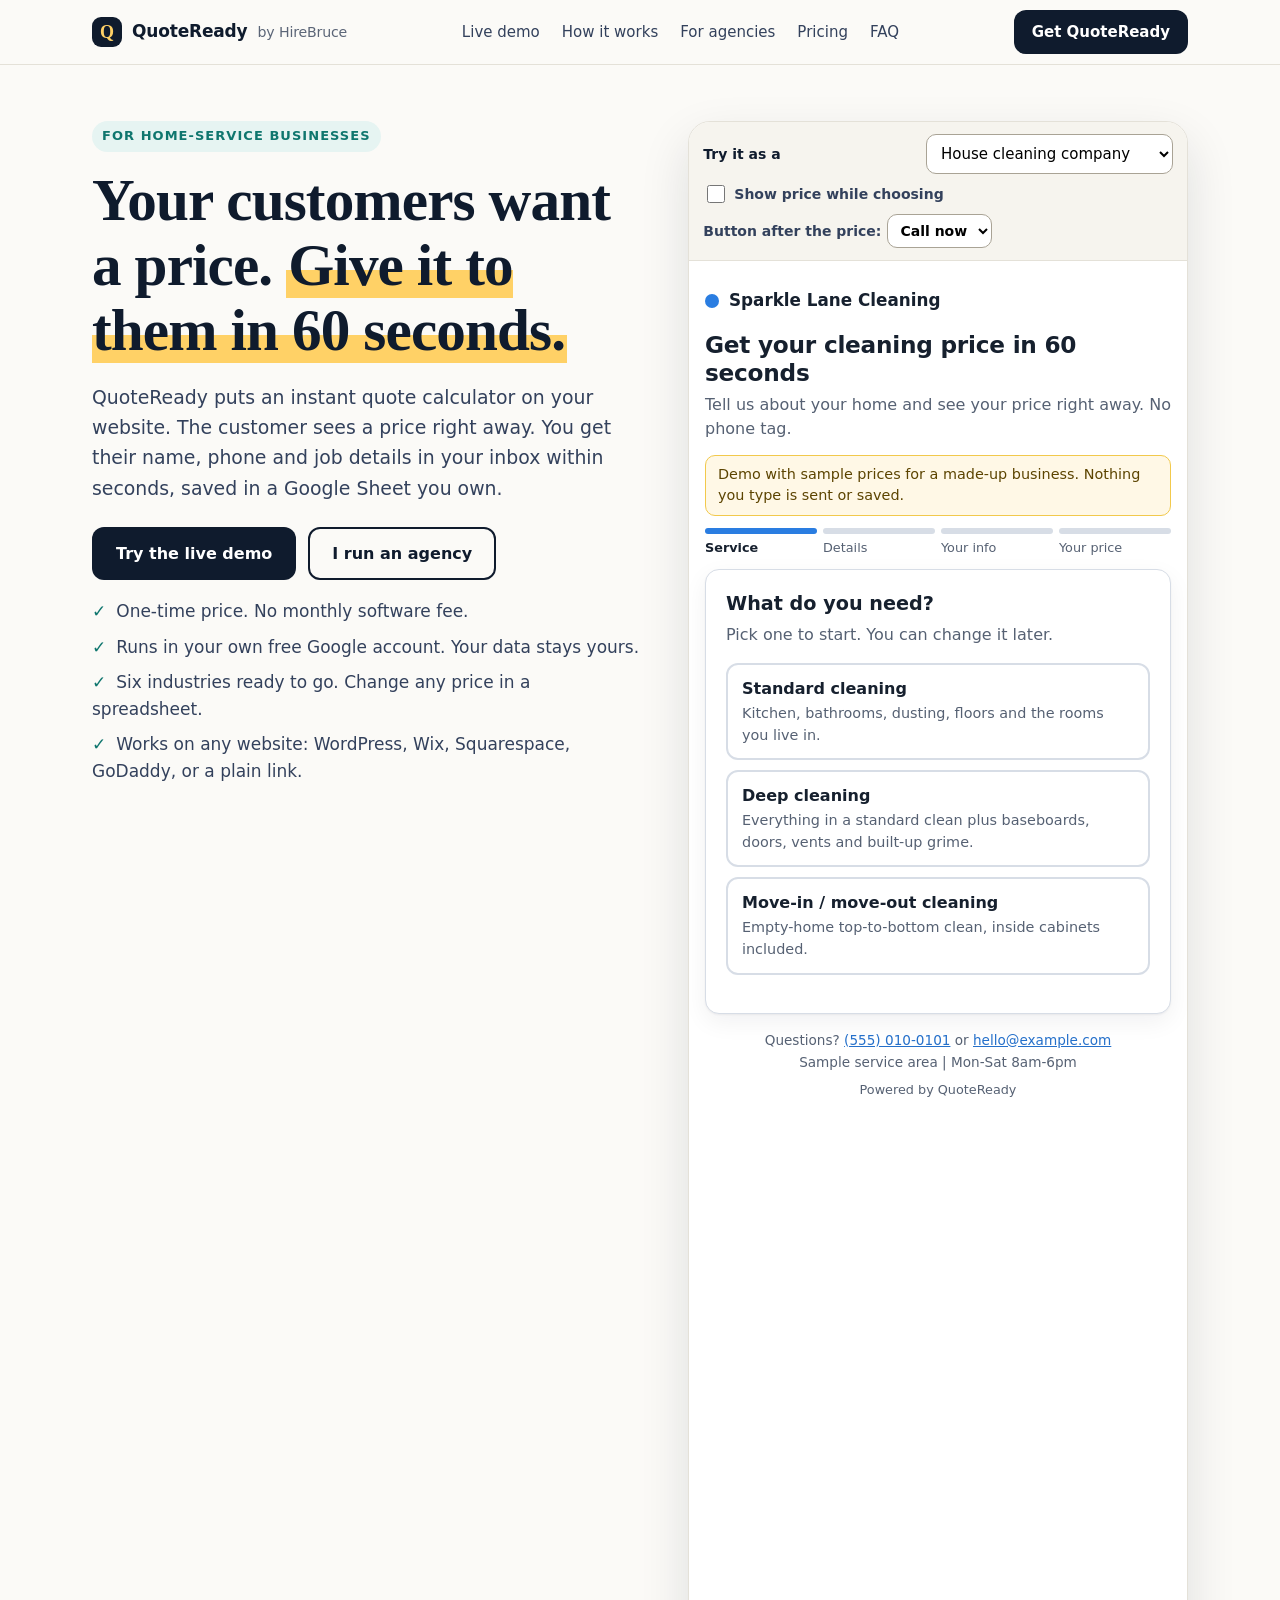
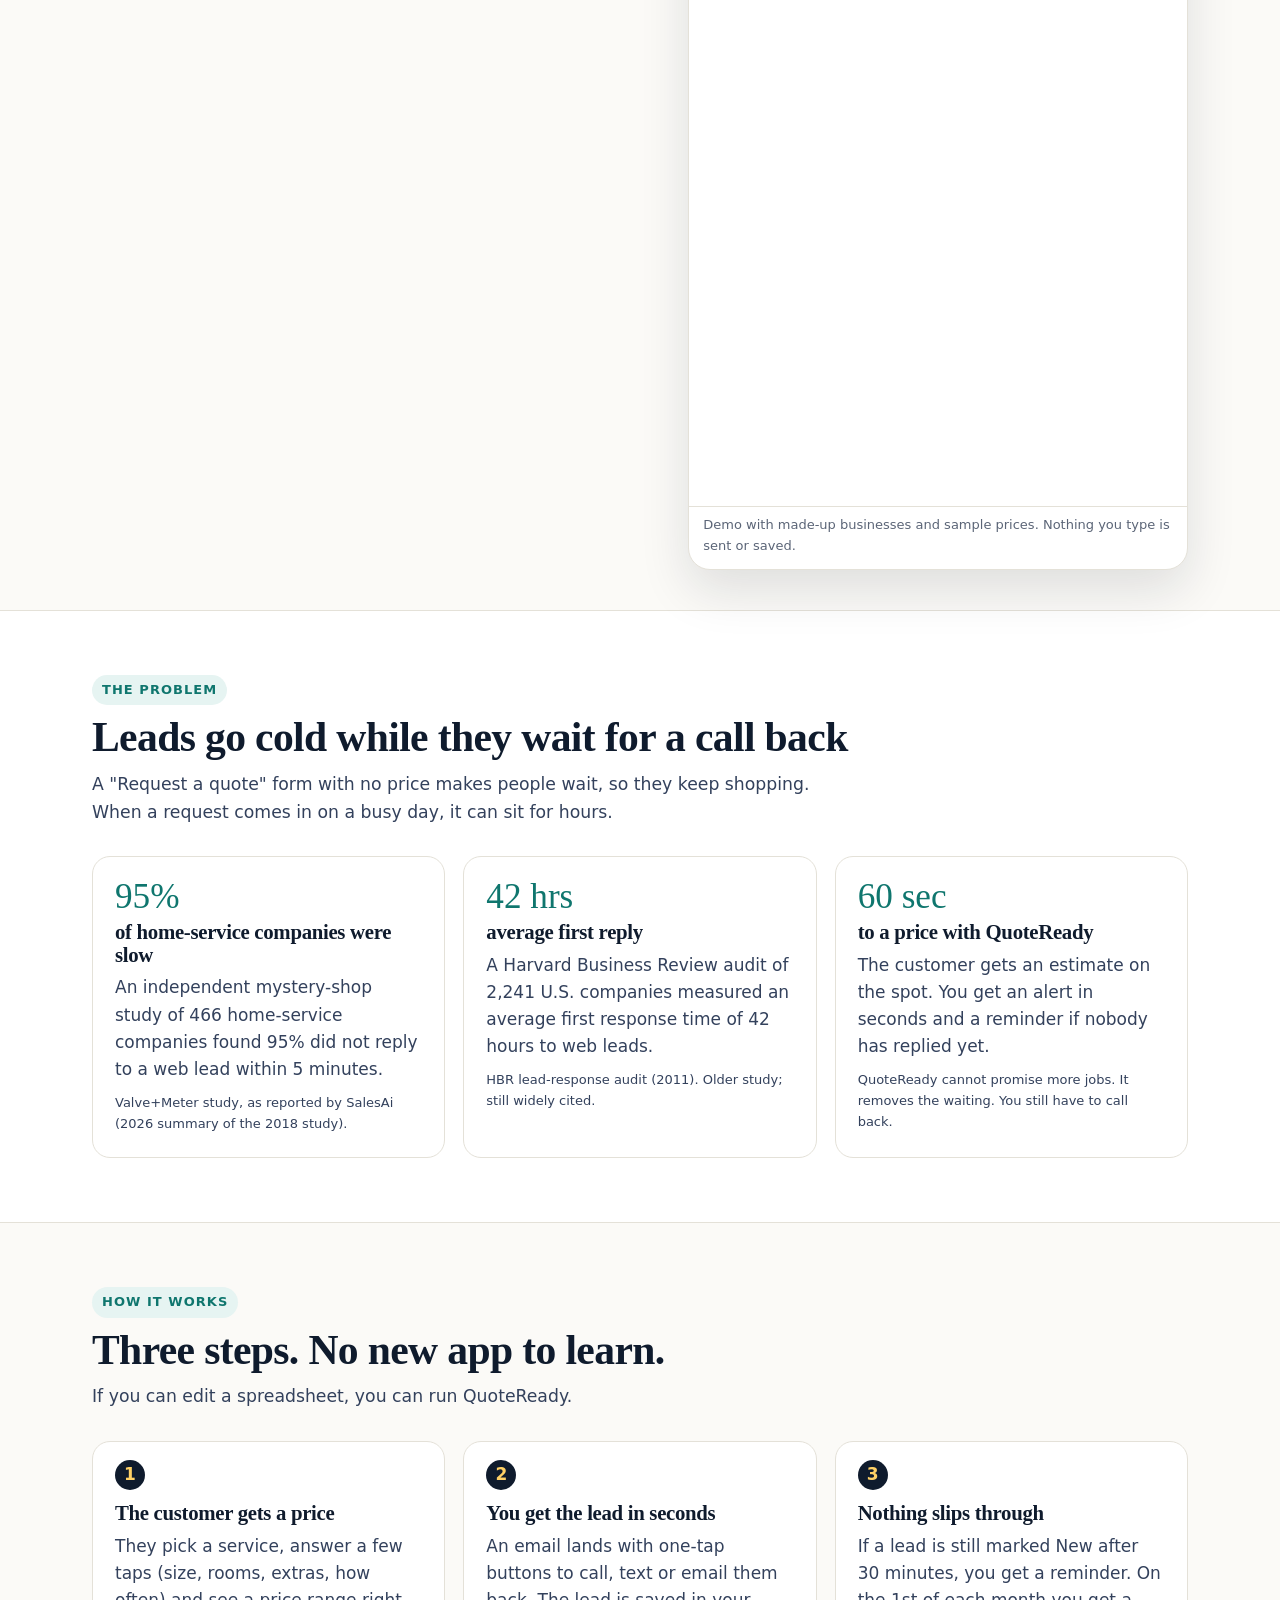
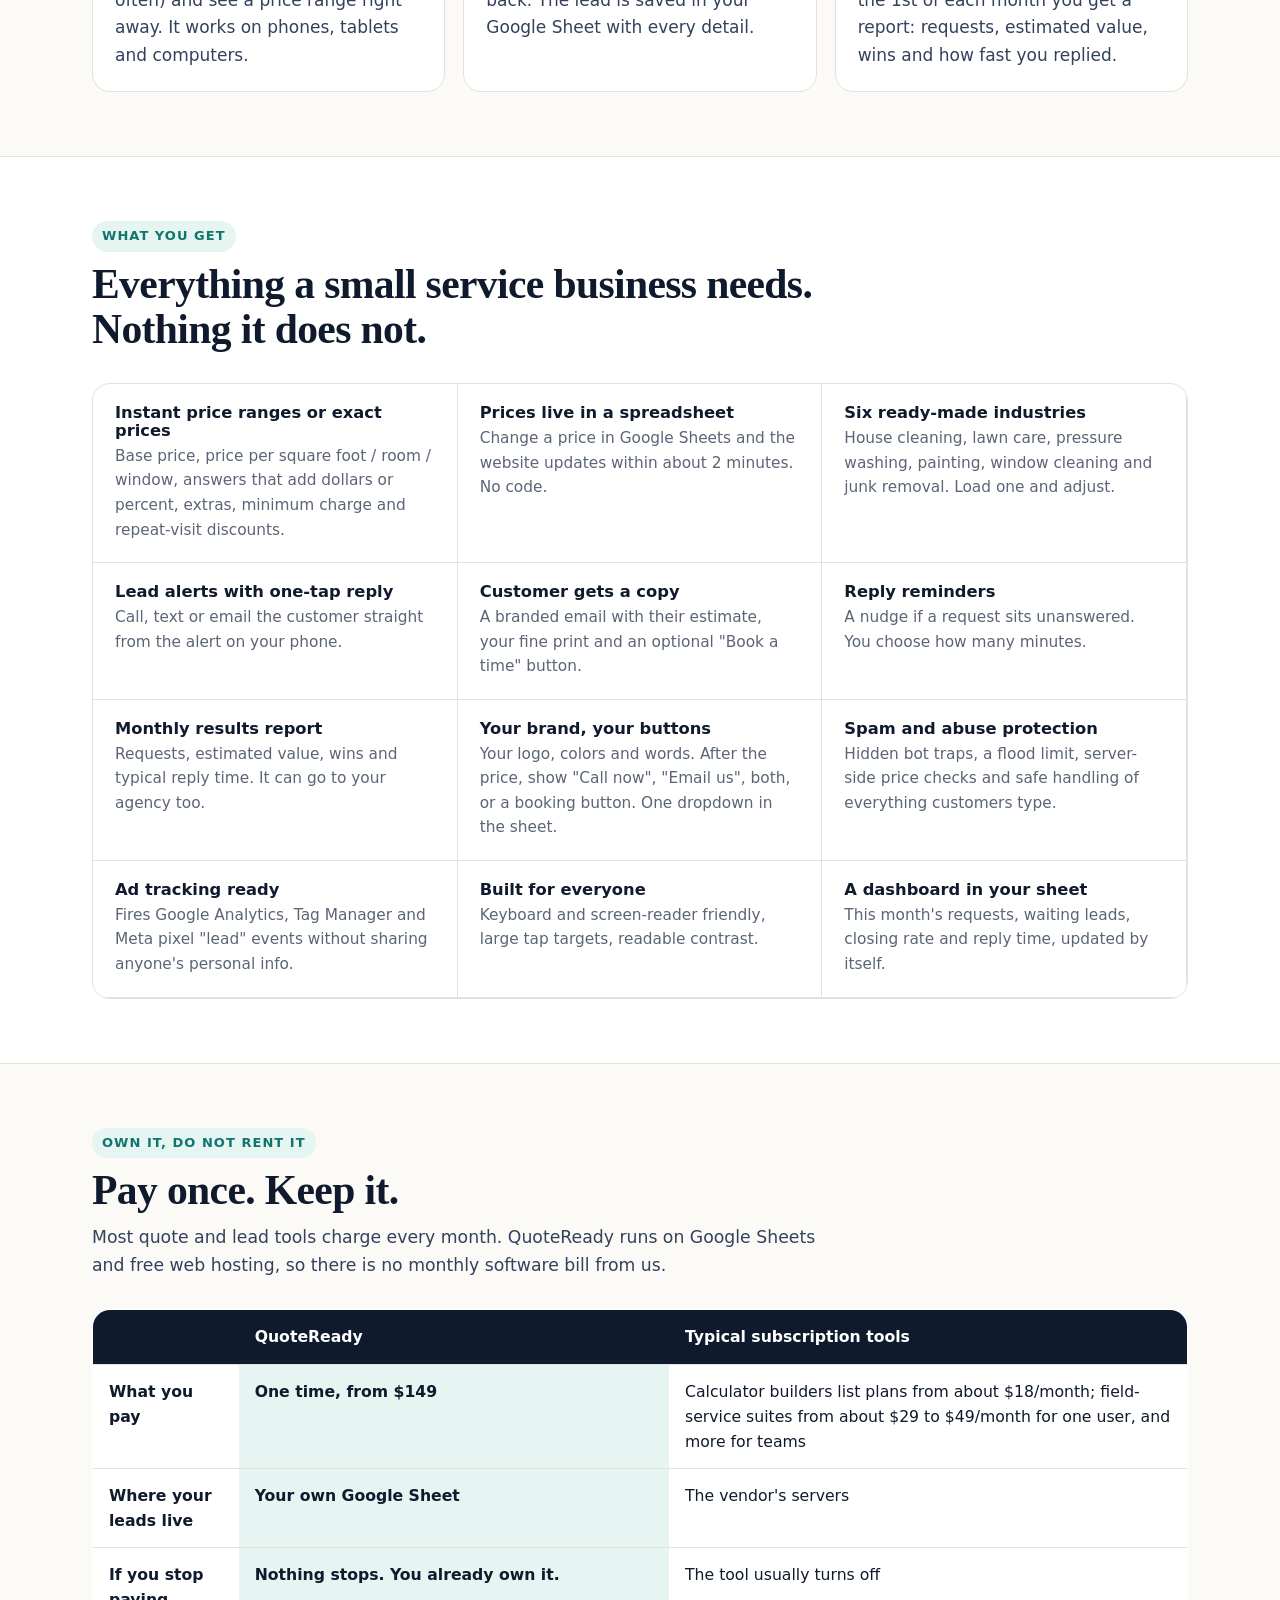
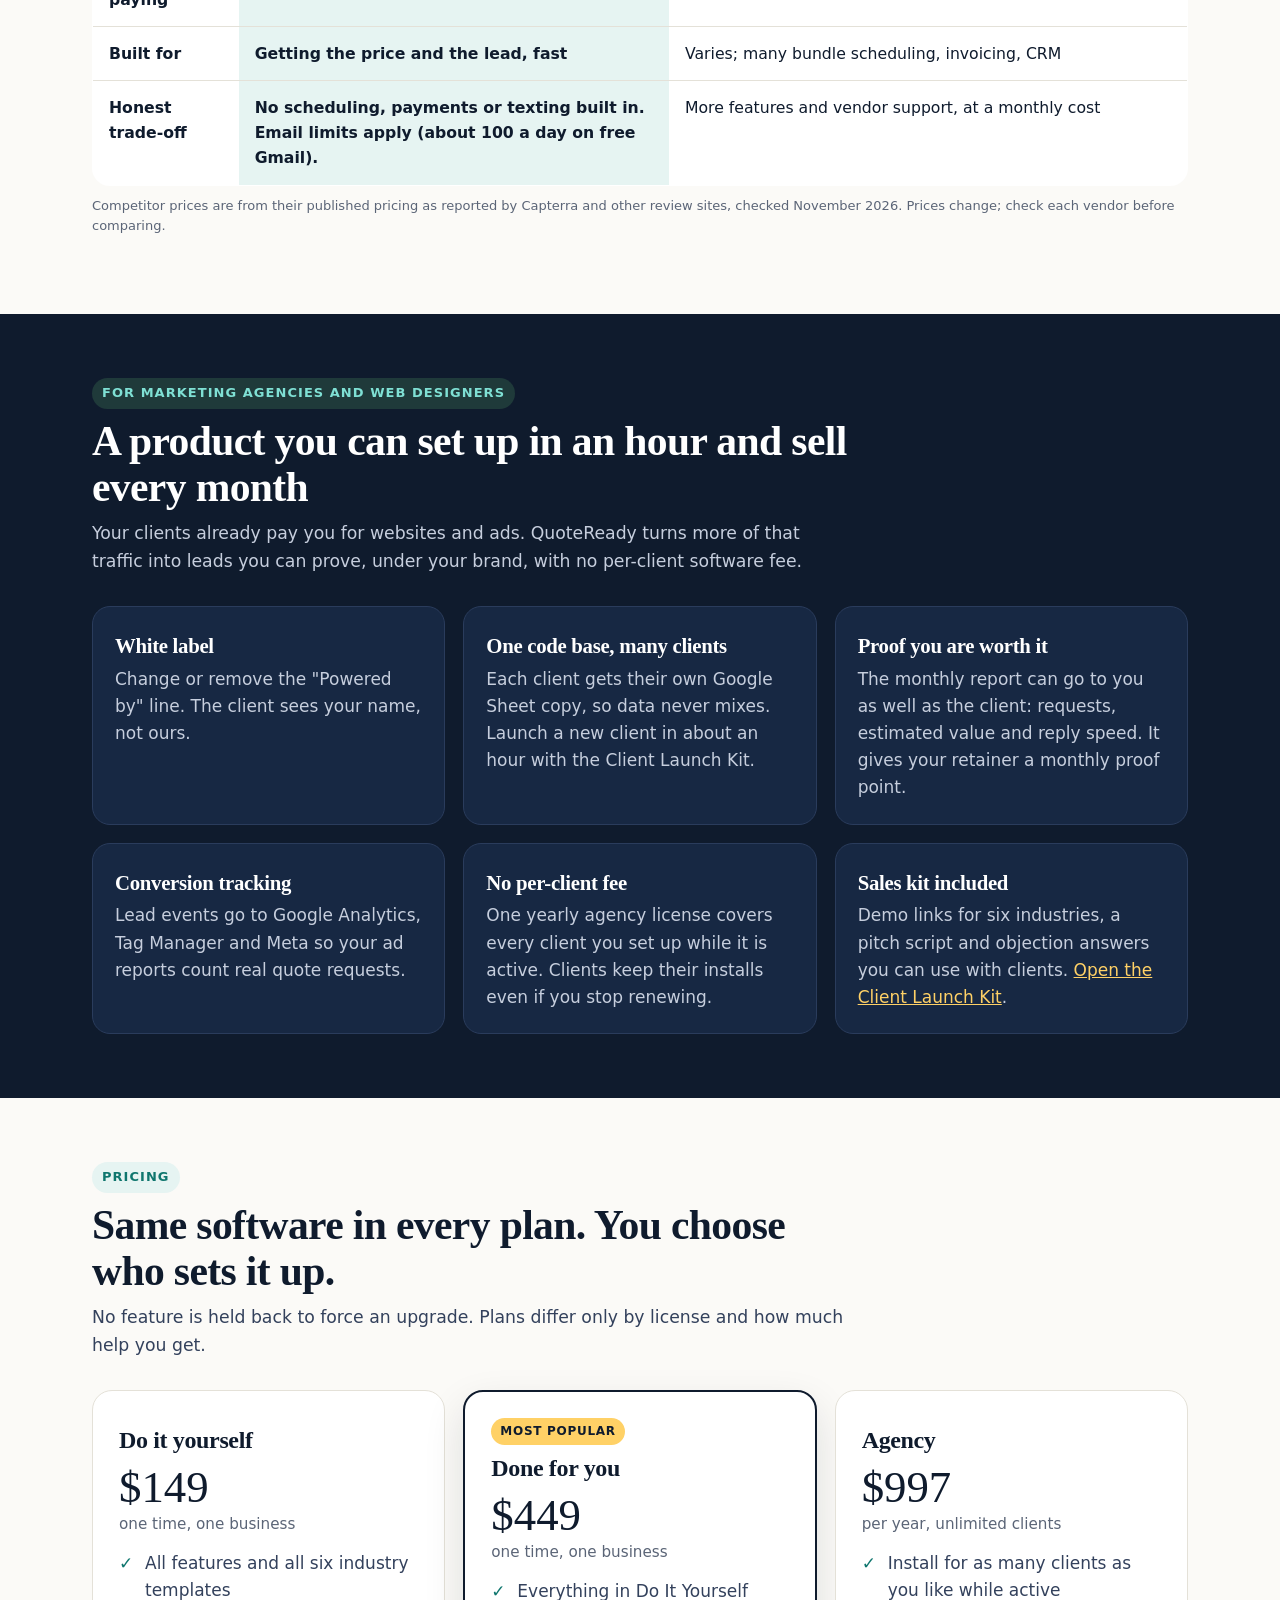
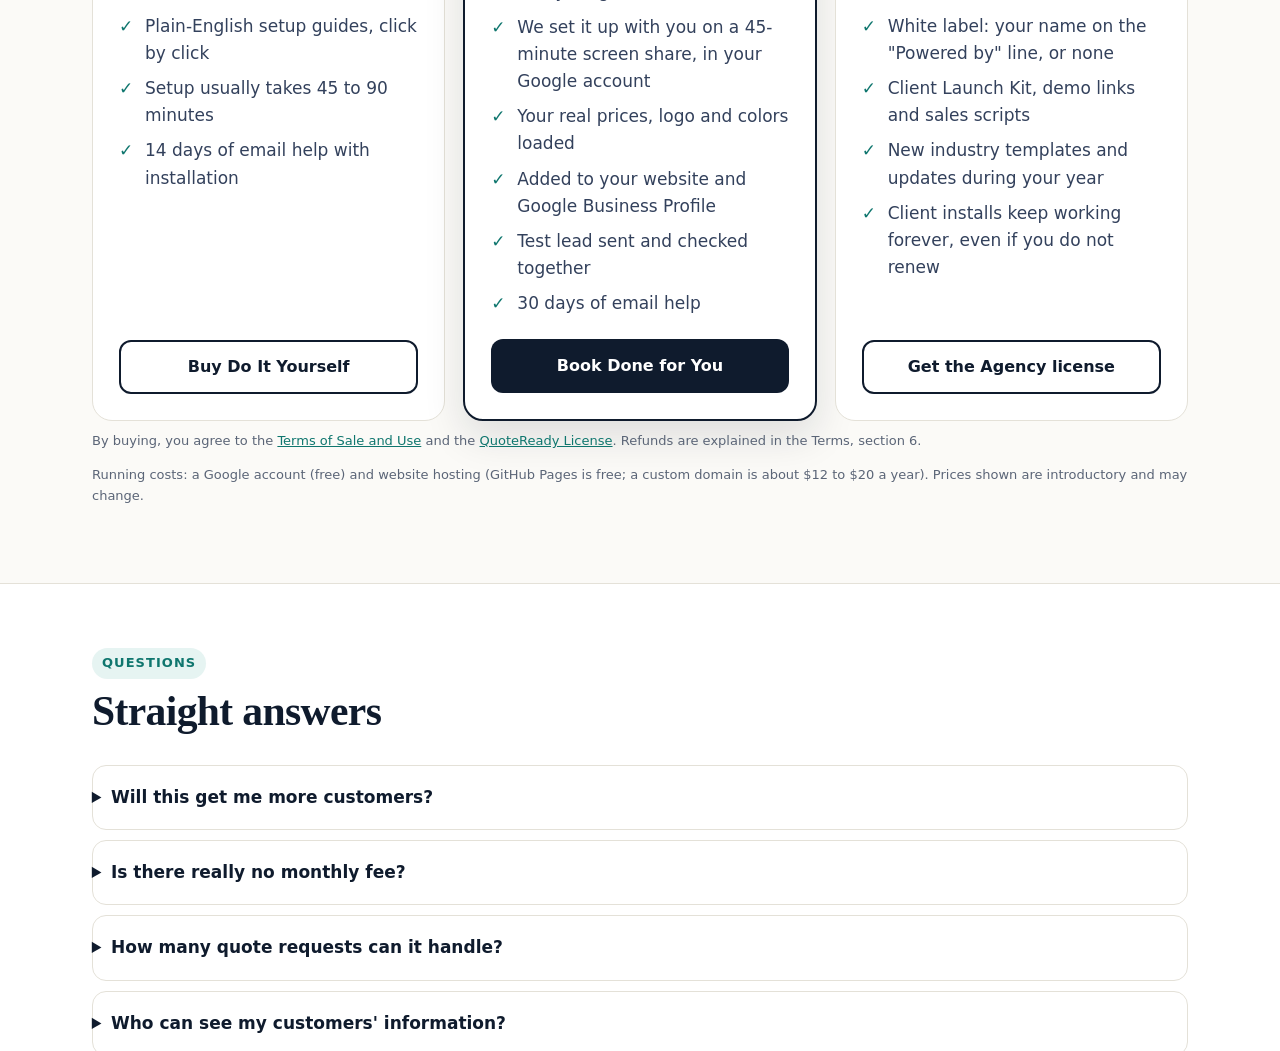
==== commit 522bc9b8: "Add legal pages (privacy, terms, license, buyer privacy page) and footer links Co-Authored-By: Claud" ====
--- a/index.html
+++ b/index.html
@@ -234,6 +234,7 @@
           <a class="btn line" href="mailto:stradman100@gmail.com?subject=QuoteReady%20Agency%20License">Get the Agency license</a>
         </div>
       </div>
+      <p class="source">By buying, you agree to the <a href="legal/terms.html">Terms of Sale and Use</a> and the <a href="legal/license.html">QuoteReady License</a>. Refunds are explained in the Terms, section 6.</p>
       <p class="source">Running costs: a Google account (free) and website hosting (GitHub Pages is free; a custom domain is about $12 to $20 a year). Prices shown are introductory and may change.</p>
     </div>
   </section>
@@ -267,7 +268,7 @@
 <footer class="site">
   <div class="wrap">
     <span>&copy; <span id="yr">2026</span> HireBruce.com. QuoteReady is sold as licensed software. Demo businesses are fictional.</span>
-    <span><a href="agency/">Agency Client Launch Kit</a></span>
+    <span><a href="legal/privacy.html">Privacy</a> &middot; <a href="legal/terms.html">Terms</a> &middot; <a href="legal/license.html">License</a> &middot; <a href="agency/">Agency Client Launch Kit</a></span>
   </div>
 </footer>
 <script src="assets/site.js"></script>
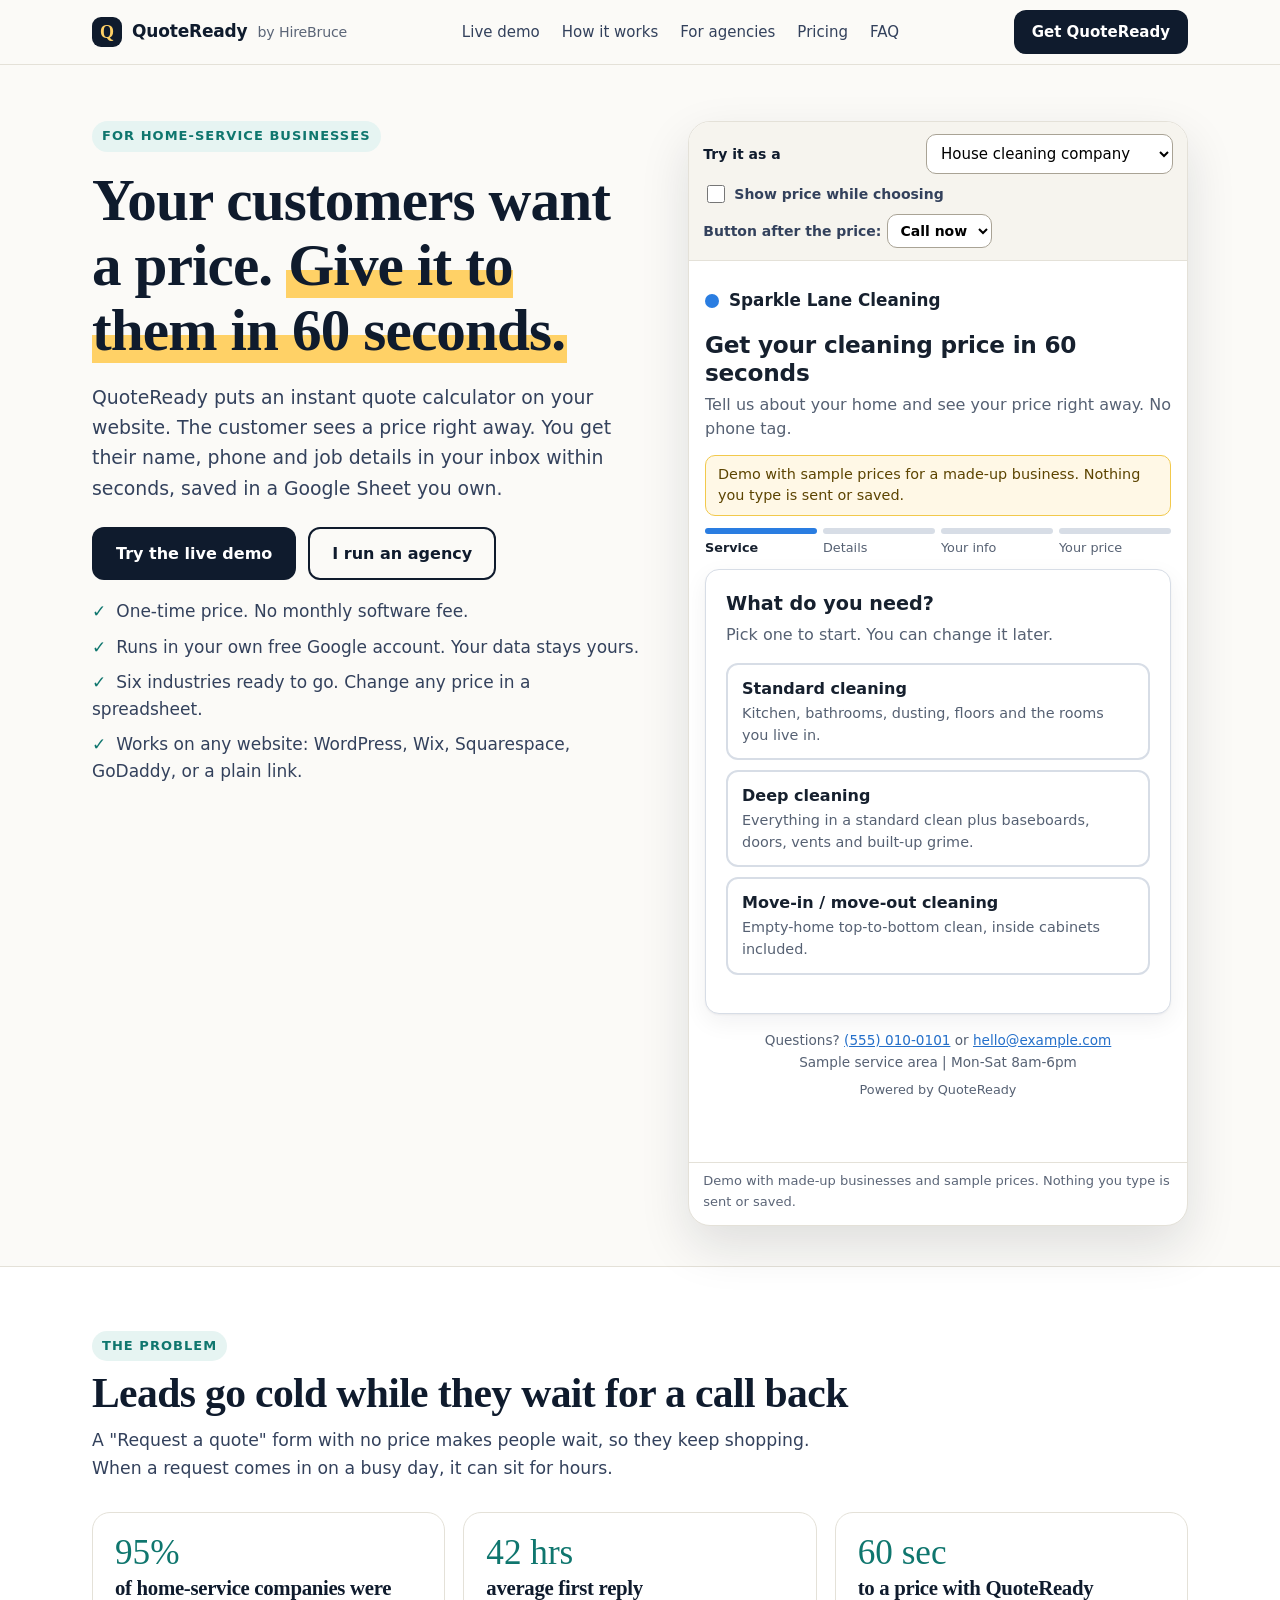
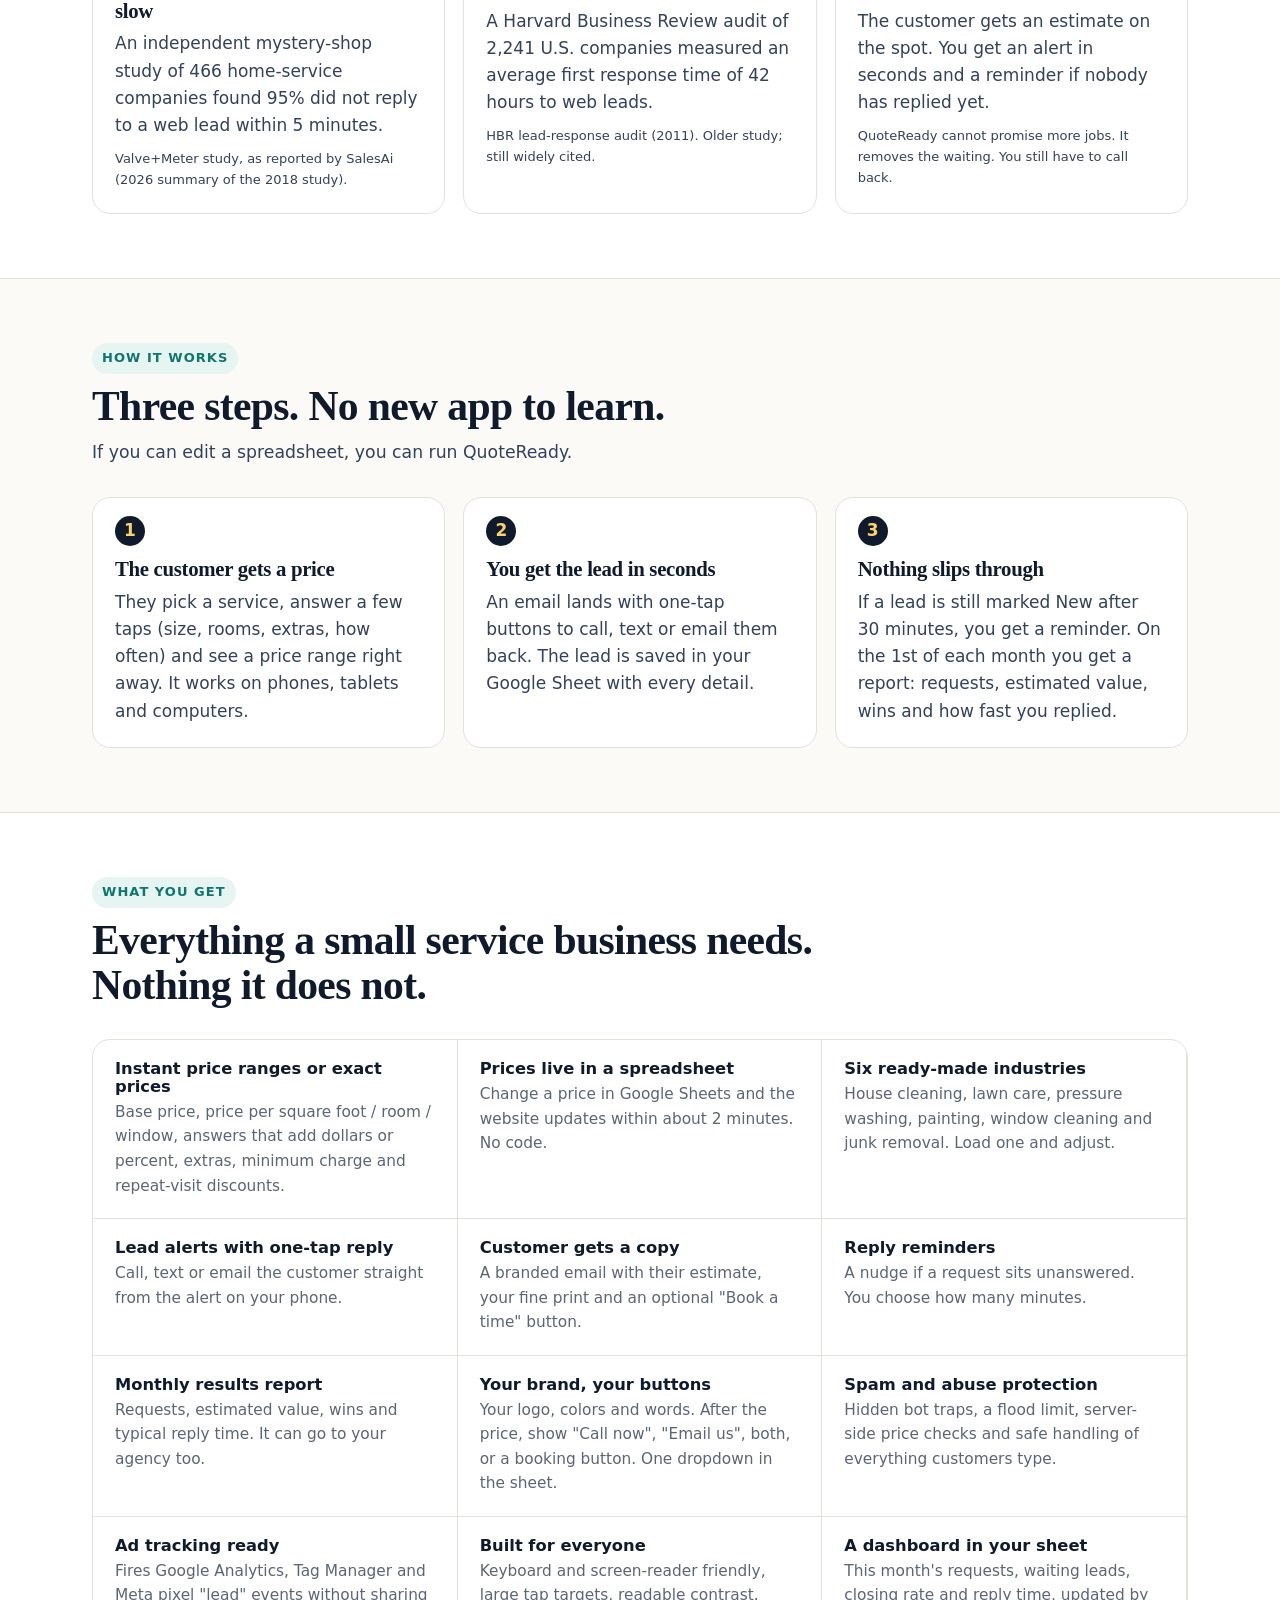
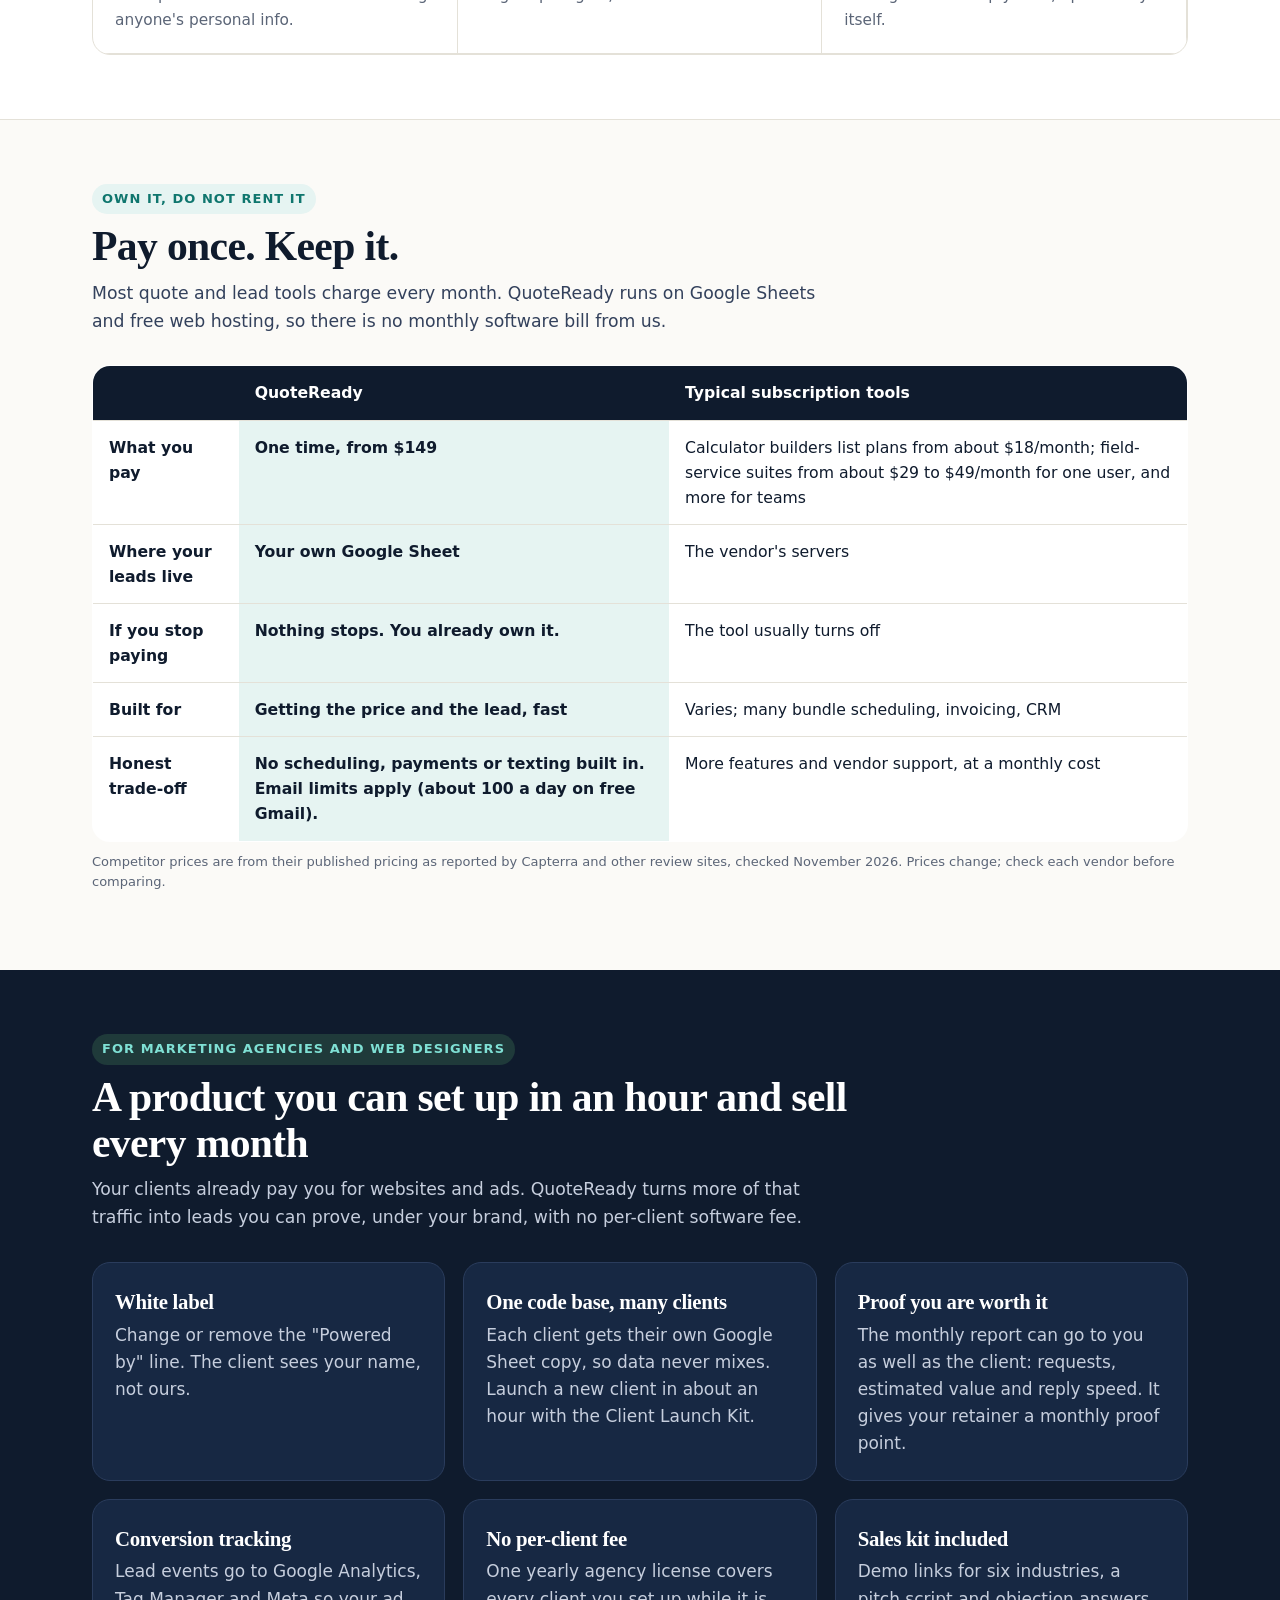
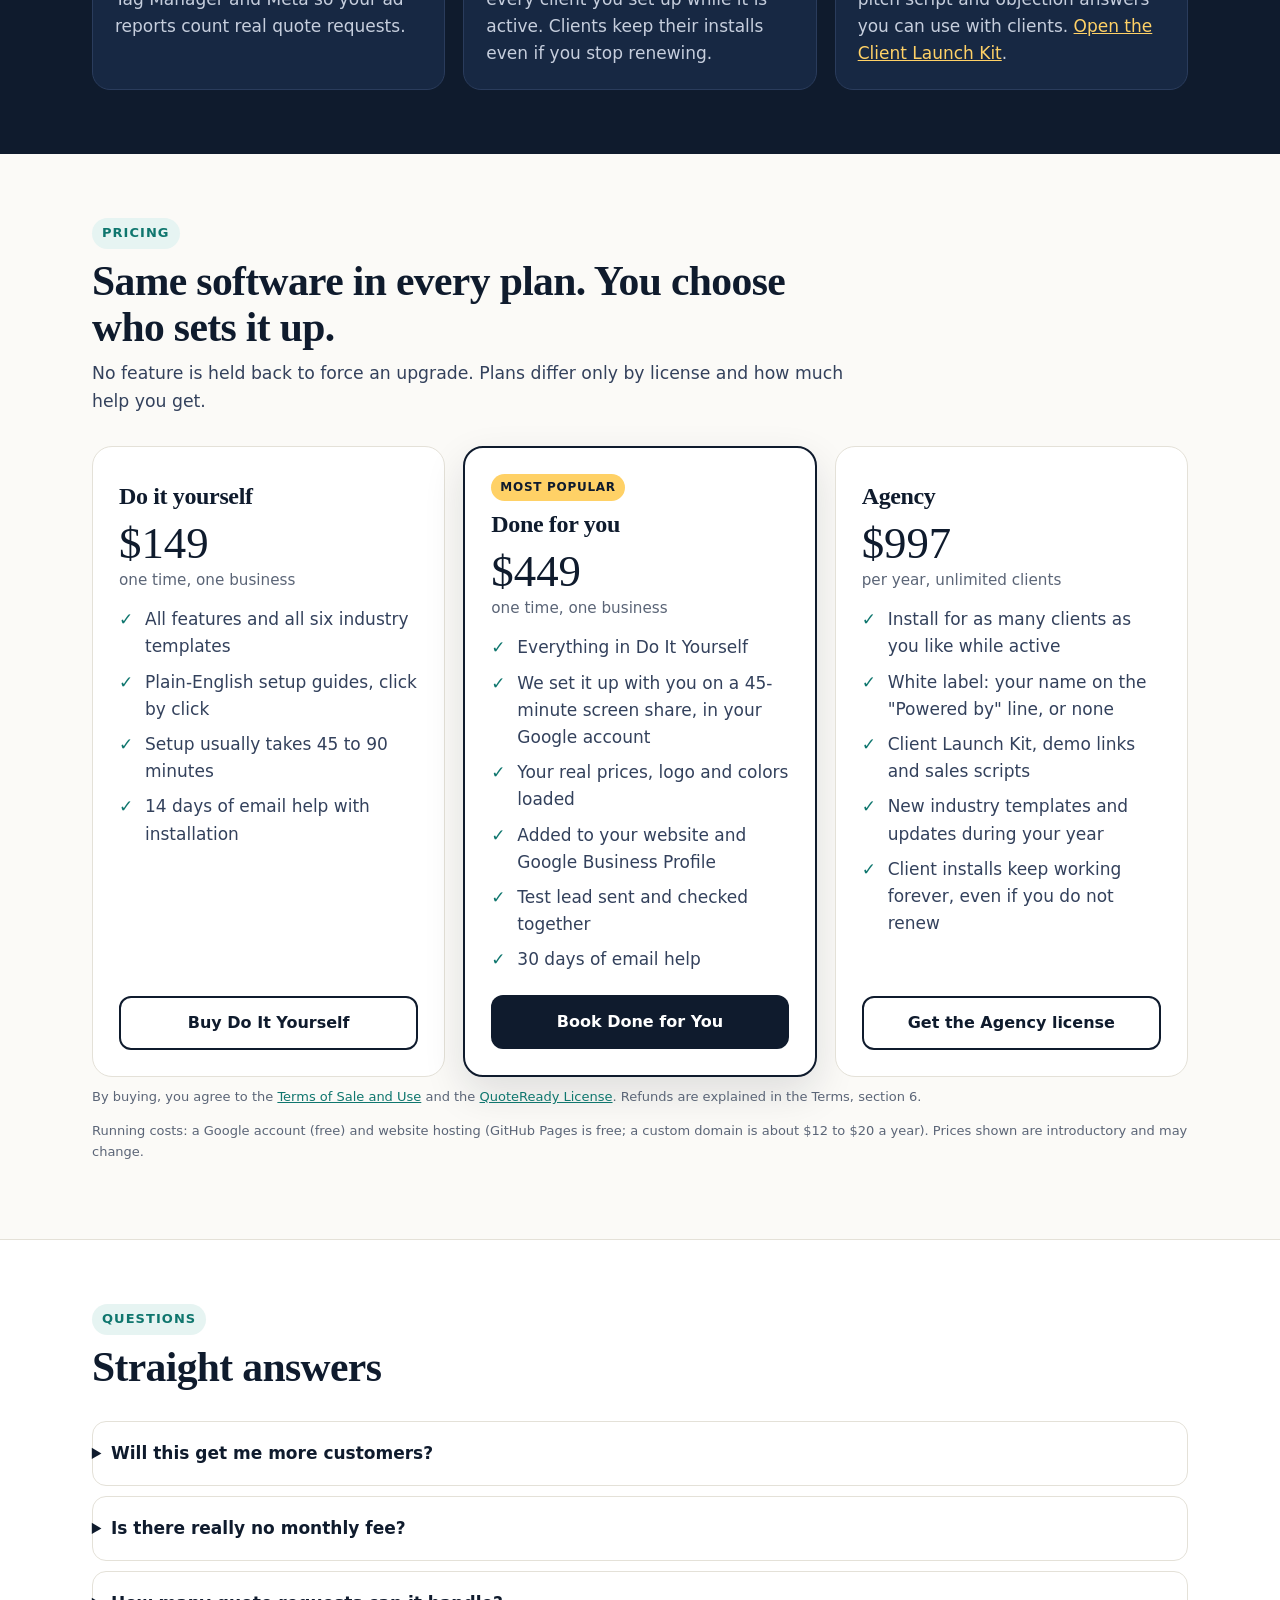
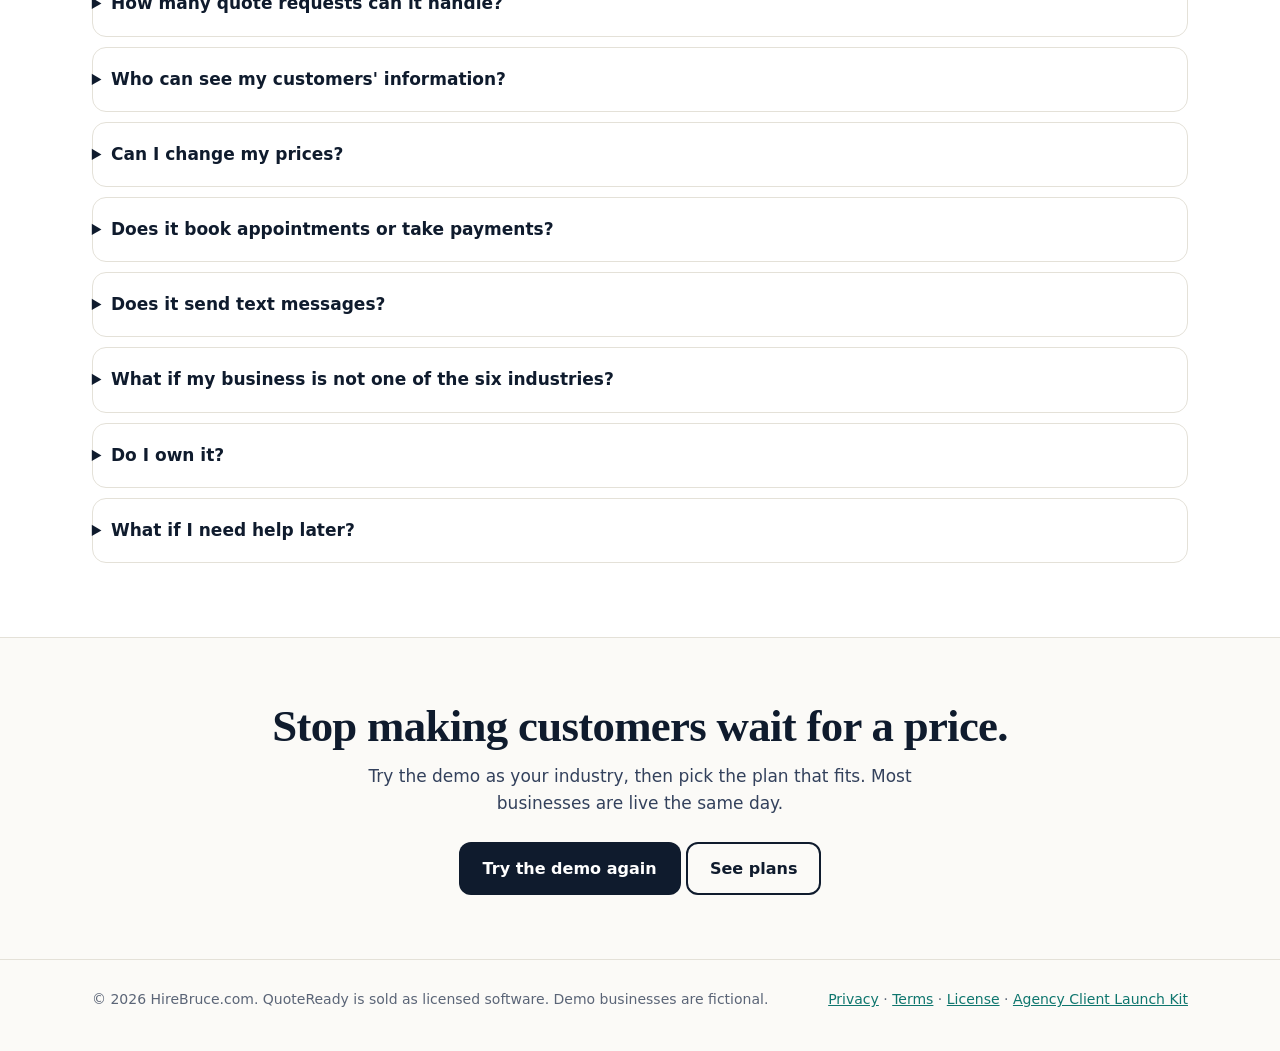
==== commit b7a58122: "Add Google Tag Manager to sales, agency and legal pages; privacy policy updated Co-Authored-By: Clau" ====
--- a/index.html
+++ b/index.html
@@ -1,6 +1,15 @@
 <!DOCTYPE html>
 <html lang="en">
 <head>
+<!-- Google Tag Manager -->
+<script async src="https://www.googletagmanager.com/gtm.js?id=GTM-KSQ2MB2R"></script>
+<script>
+  window.dataLayer = window.dataLayer || [];
+  function gtag(){dataLayer.push(arguments);}
+  gtag('js', new Date());
+  dataLayer.push({'gtm.start': new Date().getTime(), event: 'gtm.js'});
+</script>
+<!-- End Google Tag Manager -->
   <meta charset="utf-8">
   <meta name="viewport" content="width=device-width, initial-scale=1">
   <title>QuoteReady by HireBruce: instant quotes and lead alerts for service businesses</title>
@@ -11,6 +20,7 @@
   <link rel="stylesheet" href="assets/site.css">
 </head>
 <body>
+<noscript><iframe src="https://www.googletagmanager.com/ns.html?id=GTM-KSQ2MB2R" height="0" width="0" style="display:none;visibility:hidden" title="Google Tag Manager"></iframe></noscript>
 <a class="skip" href="#main">Skip to content</a>
 
 <header class="nav">
